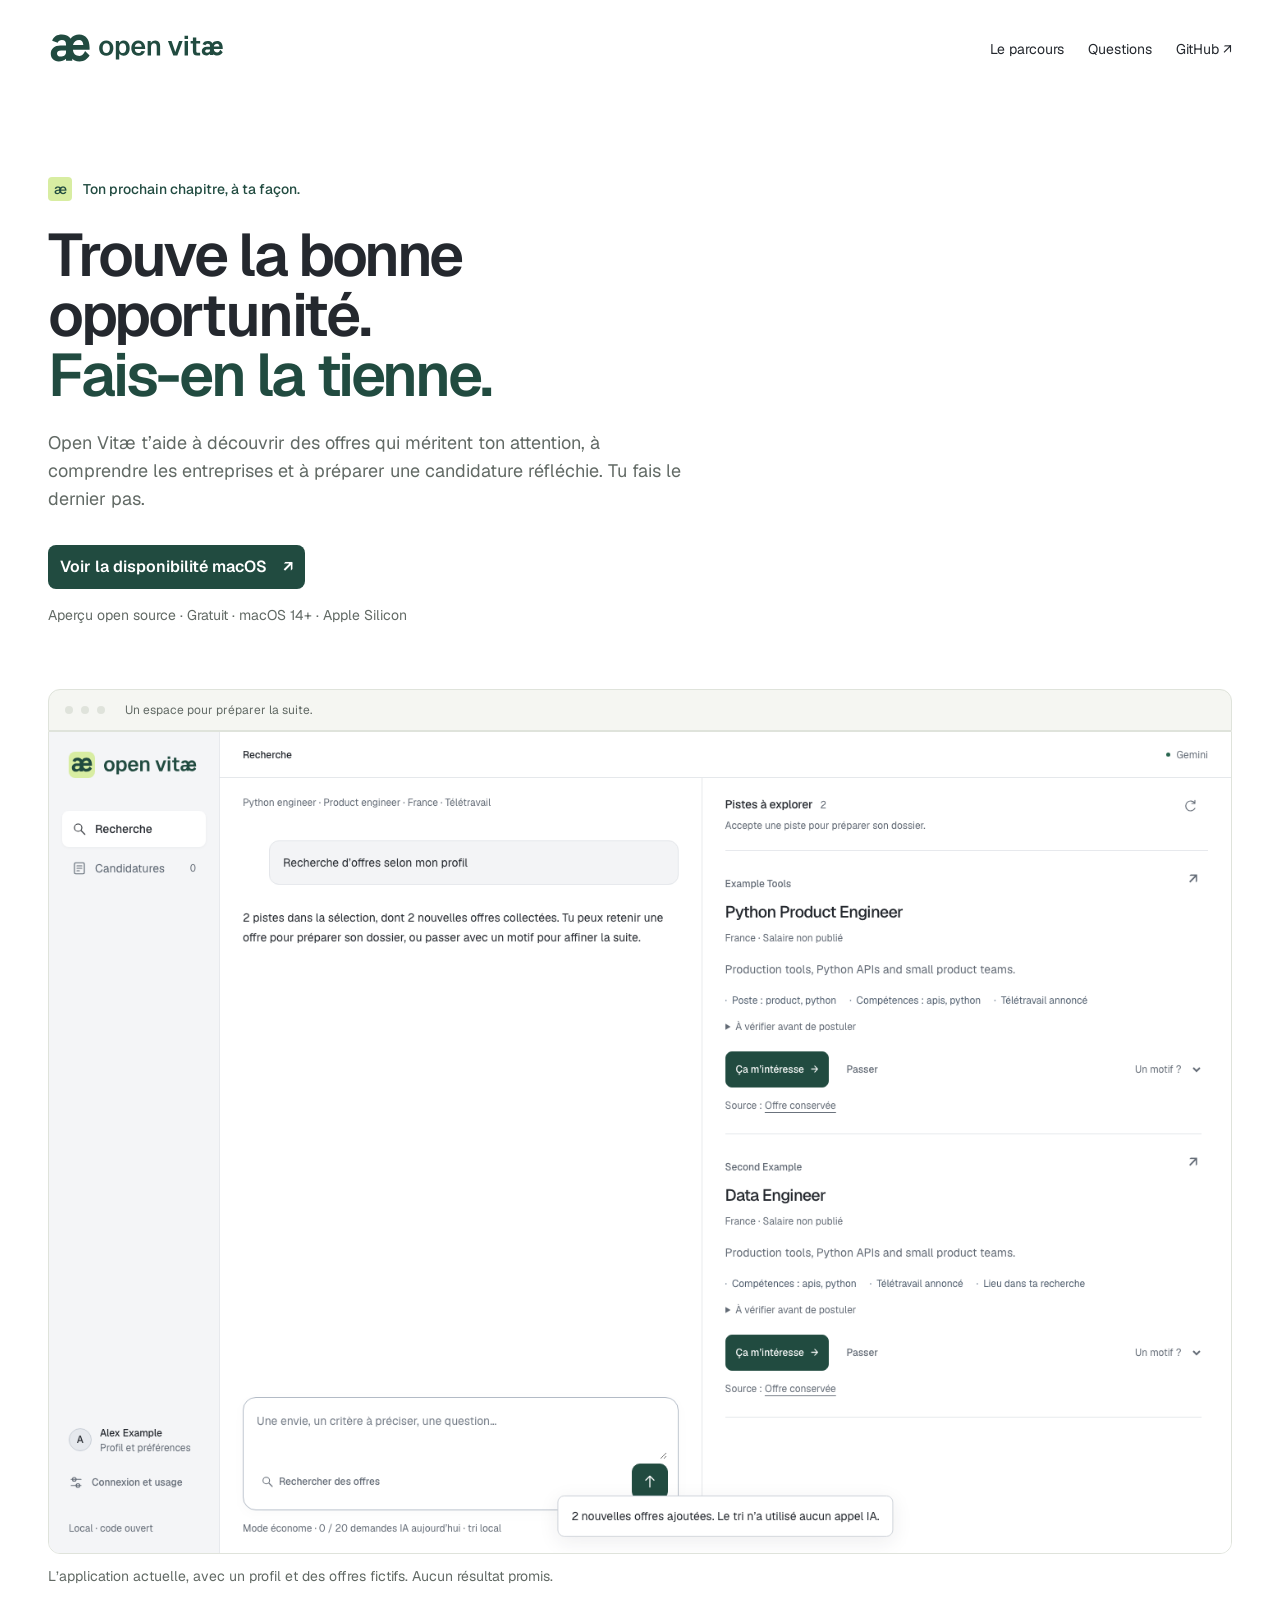
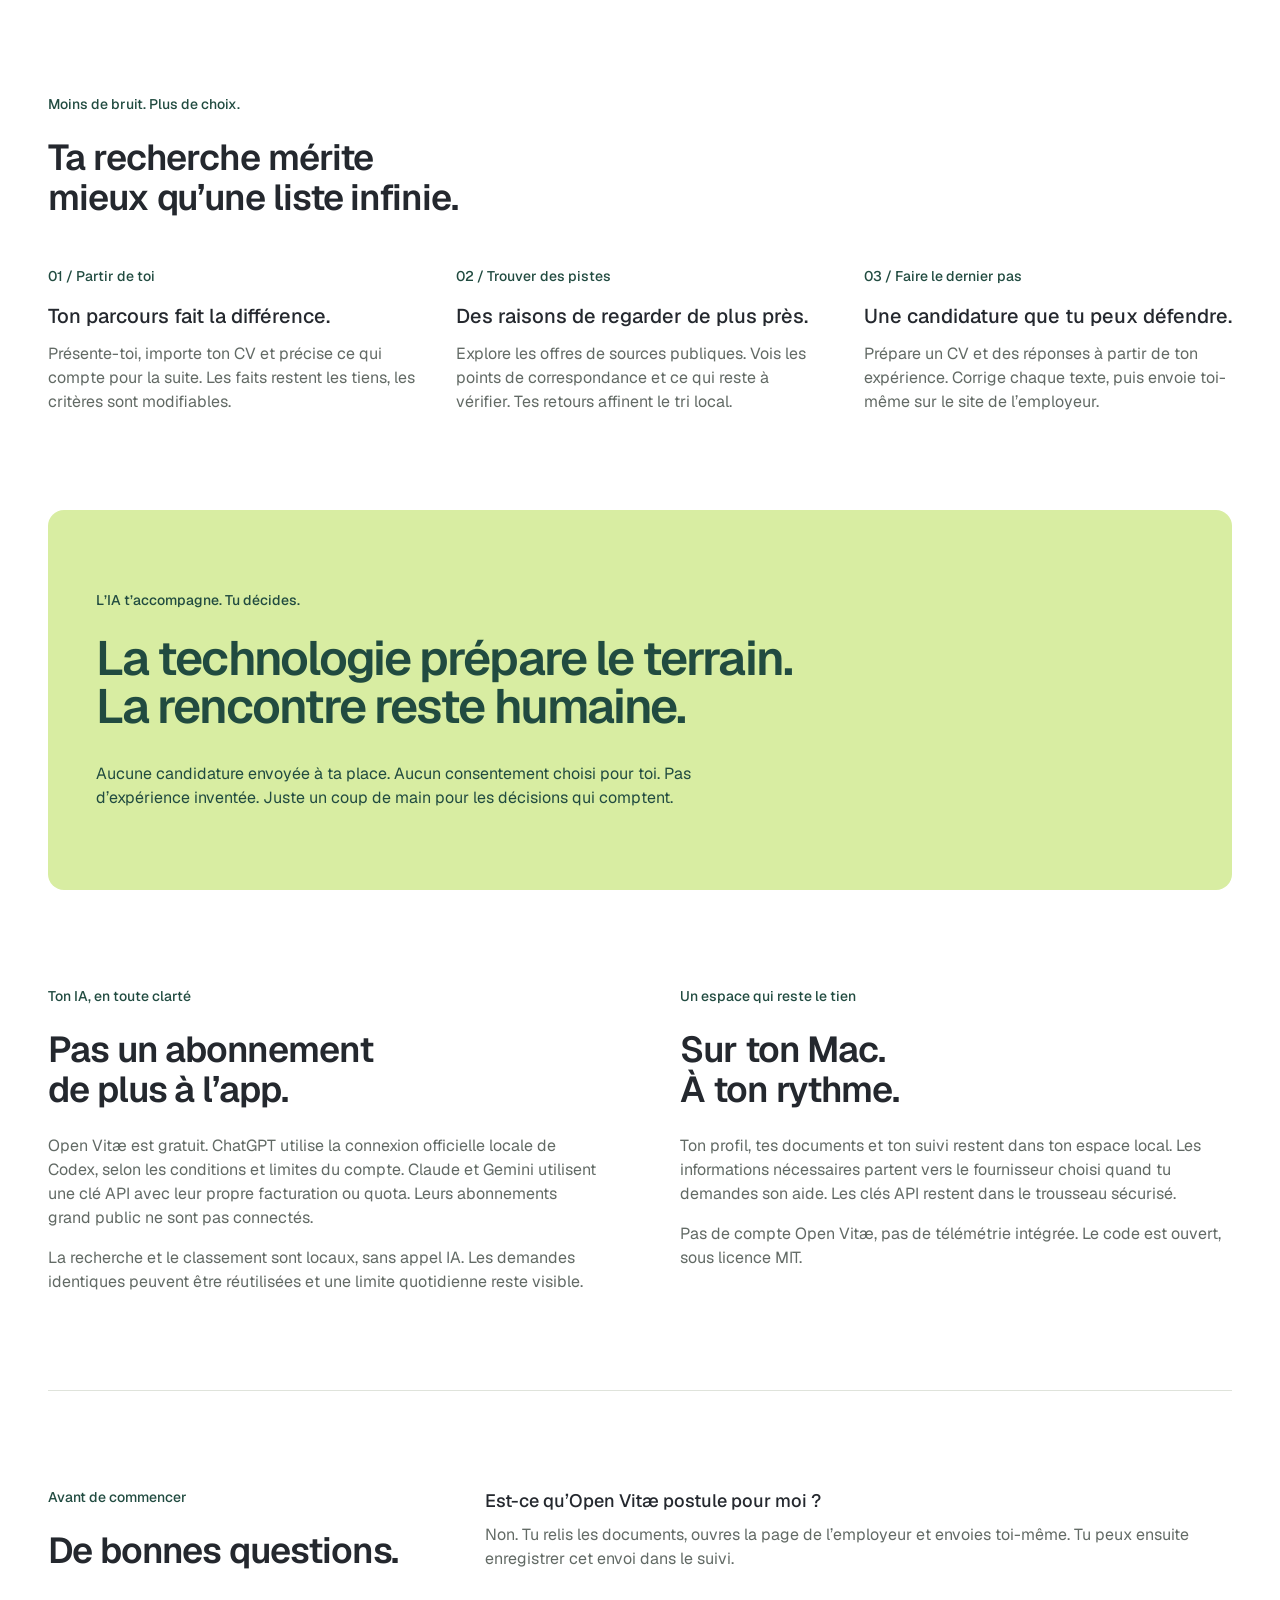
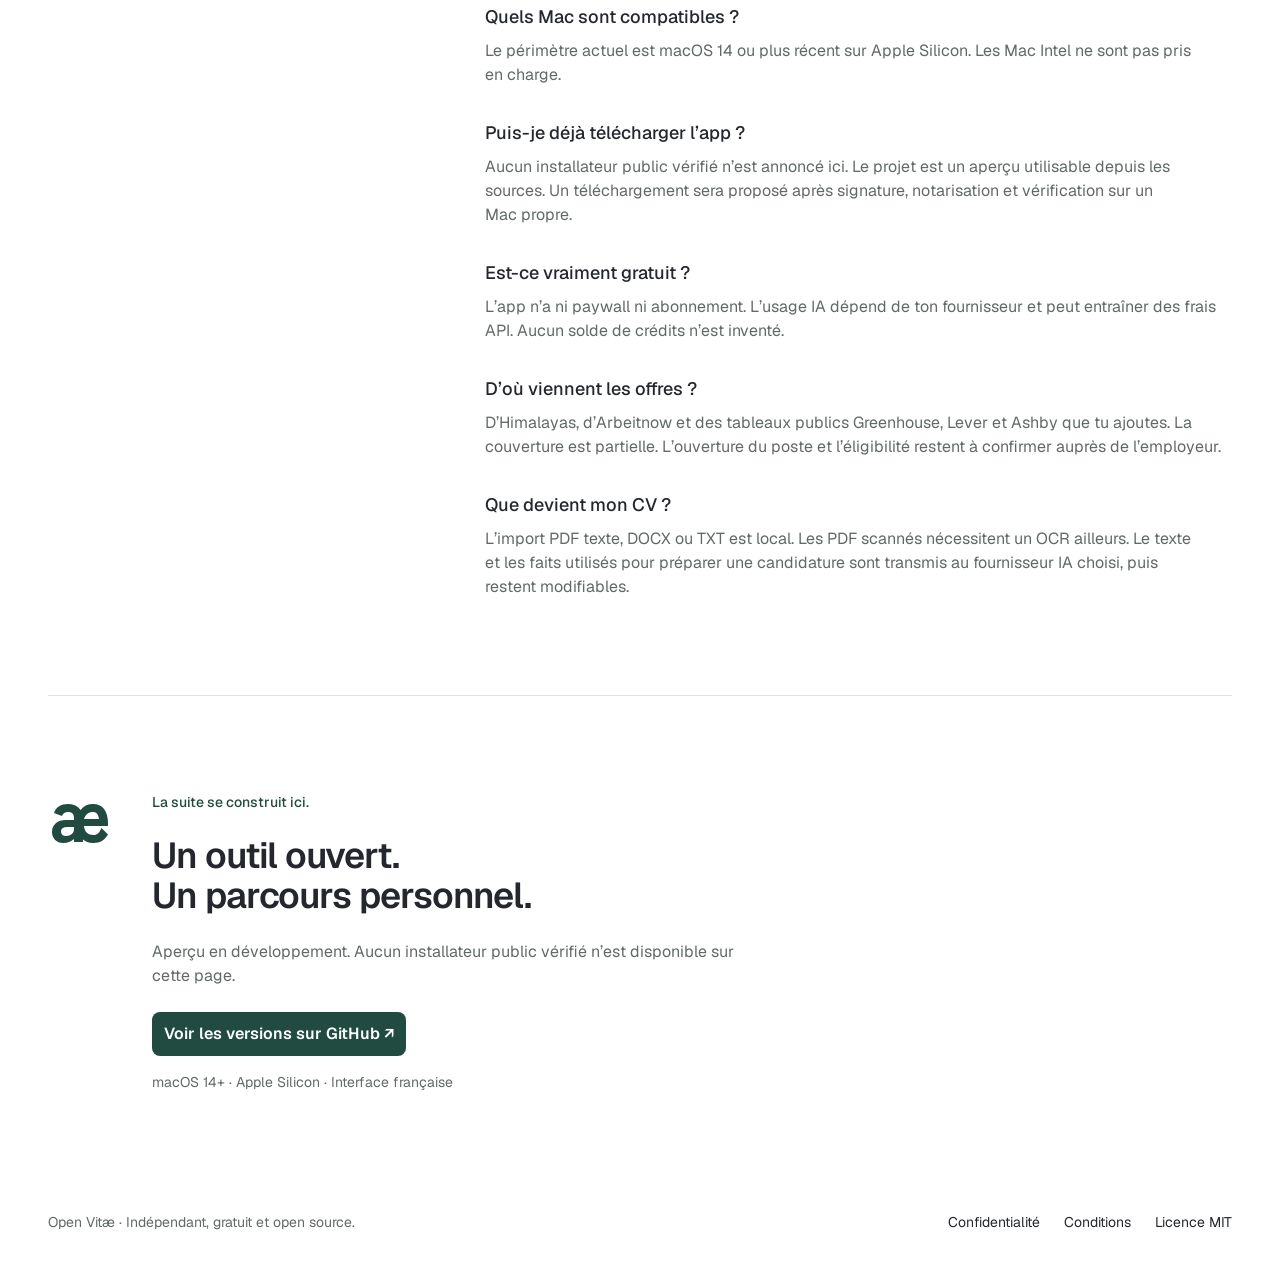
==== site/index.html @ 0c7baea5 "Improve macOS release readiness, discovery and public website" ====
<!doctype html>
<html lang="fr">
<head>
  <meta charset="utf-8"><meta name="viewport" content="width=device-width, initial-scale=1">
  <title>Open Vitæ — Trouve la bonne opportunité. Fais-en la tienne.</title>
  <meta name="description" content="Un compagnon gratuit et open source sur Mac pour découvrir des offres pertinentes et préparer des candidatures sincères. Tu gardes la décision et l’envoi.">
  <meta name="theme-color" content="#214B40"><meta name="color-scheme" content="light dark">
  <meta property="og:title" content="Open Vitæ — La suite de ton parcours commence avec toi.">
  <meta property="og:description" content="Découvre des offres qui méritent ton attention. Prépare une candidature qui te ressemble. Tu fais le dernier pas.">
  <meta property="og:type" content="website"><meta property="og:locale" content="fr_FR"><meta property="og:image" content="/assets/workspace.png">
  <meta name="twitter:card" content="summary_large_image">
  <link rel="icon" href="assets/favicon.svg" type="image/svg+xml"><link rel="preload" href="assets/geist-variable.ttf" as="font" type="font/ttf" crossorigin>
  <link rel="stylesheet" href="style.css"><script src="main.js" defer></script>
</head>
<body>
  <a class="skip" href="#contenu">Aller au contenu</a>
  <header class="navigation"><a href="./" aria-label="Open Vitæ, accueil"><img class="logo" src="assets/logo-horizontal.svg" alt="Open Vitæ" width="180" height="44"></a><nav aria-label="Navigation"><a href="#parcours">Le parcours</a><a href="#questions">Questions</a><a href="https://github.com/Mathaamore/open-vitae">GitHub ↗</a></nav></header>
  <main id="contenu">
    <section class="hero" aria-labelledby="titre">
      <p class="caption-1 eyebrow"><span aria-hidden="true">æ</span> Ton prochain chapitre, à ta façon.</p>
      <h1 id="titre" class="heading-1">Trouve la bonne opportunité.<br><span>Fais-en la tienne.</span></h1>
      <p class="body-3 introduction">Open Vitæ t’aide à découvrir des offres qui méritent ton attention, à comprendre les entreprises et à préparer une candidature réfléchie. Tu fais le dernier pas.</p>
      <a class="button button-md" href="#telecharger" data-download>Voir la disponibilité macOS <span aria-hidden="true">↗</span></a>
      <p class="caption-2 compatibility">Aperçu open source · Gratuit · macOS 14+ · Apple Silicon</p>
      <figure class="product"><div class="window-bar" aria-hidden="true"><span></span><span></span><span></span><p>Un espace pour préparer la suite.</p></div><img src="assets/workspace.png" alt="L’espace Open Vitæ : recherche d’offres, raisons de correspondance et candidatures à préparer, avec un profil fictif." width="1440" height="1000" fetchpriority="high"><figcaption class="caption-2">L’application actuelle, avec un profil et des offres fictifs. Aucun résultat promis.</figcaption></figure>
    </section>
    <section class="journey section" id="parcours" aria-labelledby="parcours-titre">
      <div class="section-heading"><p class="caption-1 eyebrow">Moins de bruit. Plus de choix.</p><h2 id="parcours-titre" class="heading-3">Ta recherche mérite<br>mieux qu’une liste infinie.</h2></div>
      <ol class="steps"><li><span class="step-number caption-1">01 / Partir de toi</span><h3 class="title-1">Ton parcours fait la différence.</h3><p class="body-3">Présente-toi, importe ton CV et précise ce qui compte pour la suite. Les faits restent les tiens, les critères sont modifiables.</p></li><li><span class="step-number caption-1">02 / Trouver des pistes</span><h3 class="title-1">Des raisons de regarder de plus près.</h3><p class="body-3">Explore les offres de sources publiques. Vois les points de correspondance et ce qui reste à vérifier. Tes retours affinent le tri local.</p></li><li><span class="step-number caption-1">03 / Faire le dernier pas</span><h3 class="title-1">Une candidature que tu peux défendre.</h3><p class="body-3">Prépare un CV et des réponses à partir de ton expérience. Corrige chaque texte, puis envoie toi-même sur le site de l’employeur.</p></li></ol>
    </section>
    <section class="philosophy section" aria-label="Notre philosophie"><p class="caption-1 eyebrow">L’IA t’accompagne. Tu décides.</p><p class="heading-2 tagline">La technologie prépare le terrain.<br>La rencontre reste humaine.</p><p class="body-3">Aucune candidature envoyée à ta place. Aucun consentement choisi pour toi. Pas d’expérience inventée. Juste un coup de main pour les décisions qui comptent.</p></section>
    <section class="principles section" aria-label="IA et confidentialité"><article><p class="caption-1 eyebrow">Ton IA, en toute clarté</p><h2 class="heading-3">Pas un abonnement<br>de plus à l’app.</h2><p class="body-3">Open Vitæ est gratuit. ChatGPT utilise la connexion officielle locale de Codex, selon les conditions et limites du compte. Claude et Gemini utilisent une clé API avec leur propre facturation ou quota. Leurs abonnements grand public ne sont pas connectés.</p><p class="body-3">La recherche et le classement sont locaux, sans appel IA. Les demandes identiques peuvent être réutilisées et une limite quotidienne reste visible.</p></article><article><p class="caption-1 eyebrow">Un espace qui reste le tien</p><h2 class="heading-3">Sur ton Mac.<br>À ton rythme.</h2><p class="body-3">Ton profil, tes documents et ton suivi restent dans ton espace local. Les informations nécessaires partent vers le fournisseur choisi quand tu demandes son aide. Les clés API restent dans le trousseau sécurisé.</p><p class="body-3">Pas de compte Open Vitæ, pas de télémétrie intégrée. Le code est ouvert, sous licence MIT.</p></article></section>
    <section class="faq section" id="questions" aria-labelledby="questions-titre"><div><p class="caption-1 eyebrow">Avant de commencer</p><h2 id="questions-titre" class="heading-3">De bonnes questions.</h2></div><dl><dt class="title-2">Est-ce qu’Open Vitæ postule pour moi ?</dt><dd class="body-3">Non. Tu relis les documents, ouvres la page de l’employeur et envoies toi-même. Tu peux ensuite enregistrer cet envoi dans le suivi.</dd><dt class="title-2">Quels Mac sont compatibles ?</dt><dd class="body-3">Le périmètre actuel est macOS 14 ou plus récent sur Apple Silicon. Les Mac Intel ne sont pas pris en charge.</dd><dt class="title-2">Puis-je déjà télécharger l’app ?</dt><dd class="body-3">Aucun installateur public vérifié n’est annoncé ici. Le projet est un aperçu utilisable depuis les sources. Un téléchargement sera proposé après signature, notarisation et vérification sur un Mac propre.</dd><dt class="title-2">Est-ce vraiment gratuit ?</dt><dd class="body-3">L’app n’a ni paywall ni abonnement. L’usage IA dépend de ton fournisseur et peut entraîner des frais API. Aucun solde de crédits n’est inventé.</dd><dt class="title-2">D’où viennent les offres ?</dt><dd class="body-3">D’Himalayas, d’Arbeitnow et des tableaux publics Greenhouse, Lever et Ashby que tu ajoutes. La couverture est partielle. L’ouverture du poste et l’éligibilité restent à confirmer auprès de l’employeur.</dd><dt class="title-2">Que devient mon CV ?</dt><dd class="body-3">L’import PDF texte, DOCX ou TXT est local. Les PDF scannés nécessitent un OCR ailleurs. Le texte et les faits utilisés pour préparer une candidature sont transmis au fournisseur IA choisi, puis restent modifiables.</dd></dl></section>
    <section class="download section" id="telecharger" aria-labelledby="download-title"><img src="assets/logo-symbol.svg" width="64" height="64" alt=""><div><p class="caption-1 eyebrow">La suite se construit ici.</p><h2 id="download-title" class="heading-3">Un outil ouvert.<br>Un parcours personnel.</h2><p id="release-status" class="body-3" role="status">Aperçu en développement. Aucun installateur public vérifié n’est disponible sur cette page.</p><a id="release-link" class="button button-md" href="https://github.com/Mathaamore/open-vitae/releases">Voir les versions sur GitHub ↗</a><p class="caption-2">macOS 14+ · Apple Silicon · Interface française</p></div></section>
  </main>
  <footer><p class="caption-2">Open Vitæ · Indépendant, gratuit et open source.</p><nav aria-label="Informations"><a href="privacy.html">Confidentialité</a><a href="terms.html">Conditions</a><a href="https://github.com/Mathaamore/open-vitae/blob/main/LICENSE">Licence MIT</a></nav></footer>
</body></html>
---- site/style.css ----
@font-face{font-family:Geist;src:url('assets/geist-variable.ttf') format('truetype');font-weight:100 900;font-display:swap}
:root{color-scheme:light dark;--paper:#fff;--surface:#f5f6f2;--ink:#24282e;--muted:#626a65;--green:#214b40;--pear:#d8eda2;--line:#dfe3db;--curve:cubic-bezier(.22,1,.36,1)}
*{box-sizing:border-box}html{scroll-behavior:smooth;scroll-padding-top:96px}body{margin:0;font:400 16px/24px Geist,sans-serif;background:var(--paper);color:var(--ink)}h1,h2,h3,p,figure{margin:0}h1,h2,h3{text-wrap:balance}p,li,dd{text-wrap:pretty}a{color:inherit;text-underline-offset:4px}a:hover{color:var(--green)}a:focus-visible{outline:3px solid var(--green);outline-offset:4px}img{max-width:100%;height:auto}p{color:var(--muted)}.heading-1{font-size:60px;line-height:60px;font-weight:600;letter-spacing:-.04em}.heading-2{font-size:48px;line-height:48px;font-weight:600;letter-spacing:-.04em}.heading-3{font-size:36px;line-height:40px;font-weight:600;letter-spacing:-.03em}.title-1{font-size:20px;line-height:28px;font-weight:500}.title-2{font-size:18px;line-height:28px;font-weight:500}.body-3{font-size:16px;line-height:24px;font-weight:400}.caption-1{font-size:14px;line-height:20px;font-weight:500}.caption-2{font-size:14px;line-height:20px;font-weight:400}.button-md{font-size:16px;line-height:24px;font-weight:600}.navigation,main,footer{width:calc(100% - 96px);max-width:1200px;margin:auto}.navigation{display:flex;align-items:center;justify-content:space-between;gap:24px;padding:24px 0}.logo{display:block;width:180px}nav{display:flex;gap:24px;font-size:14px;line-height:20px}nav a{text-decoration:none}.skip{position:absolute;left:16px;top:-96px;padding:12px;background:var(--pear);color:#214b40;z-index:2}.skip:focus{top:16px}.hero{padding:80px 0 0}.eyebrow{color:var(--green);margin-bottom:24px}.eyebrow>span{display:inline-grid;place-items:center;width:24px;height:24px;margin-right:8px;background:var(--pear);color:#214b40;border-radius:4px}.hero h1{max-width:680px}.hero h1>span{color:var(--green)}.introduction{max-width:640px;margin:24px 0 32px;font-size:18px;line-height:28px}.button{display:inline-flex;align-items:center;justify-content:center;gap:16px;min-height:44px;border-radius:8px;padding:8px 12px;background:var(--green);color:var(--paper);text-decoration:none;transition:transform .5s var(--curve),background .3s var(--curve)}.button:hover{background:var(--ink);color:var(--paper);transform:translateY(-2px)}.button:active{transform:translateY(1px)}.compatibility{margin-top:16px}.product{margin-top:64px}.window-bar{display:flex;align-items:center;gap:8px;padding:12px 16px;background:var(--surface);border:1px solid var(--line);border-radius:12px 12px 0 0}.window-bar>span{width:8px;height:8px;border-radius:50%;background:var(--line)}.window-bar>p{font-size:12px;line-height:16px;margin-left:12px}.product>img{display:block;width:100%;border:1px solid var(--line);border-radius:0 0 12px 12px}.product figcaption{padding:12px 0;color:var(--muted)}.section{padding:96px 0}.section-heading{margin-bottom:48px}.steps{display:grid;grid-template-columns:repeat(3,1fr);gap:40px;padding:0;margin:0;list-style:none}.step-number{display:block;color:var(--green);margin-bottom:16px}.steps h3{margin-bottom:12px}.philosophy{padding:80px 48px;background:var(--pear);border-radius:16px;color:#214b40}.philosophy .eyebrow,.philosophy p{color:inherit}.philosophy .tagline{max-width:800px}.philosophy>.body-3{max-width:640px;margin-top:32px}.tagline span{opacity:.35;transition:opacity .5s var(--curve)}.tagline span.visible{opacity:1}.principles{display:grid;grid-template-columns:1fr 1fr;gap:80px}.principles h2{margin-bottom:24px}.principles .body-3+.body-3{margin-top:16px}.faq{display:grid;grid-template-columns:1fr 2fr;gap:64px;border-top:1px solid var(--line)}dl{margin:0}dt{margin-bottom:8px}dd{margin:0 0 32px;color:var(--muted)}dd:last-child{margin-bottom:0}.download{display:flex;align-items:flex-start;gap:40px;border-top:1px solid var(--line)}.download .body-3{max-width:640px;margin:24px 0}.download .caption-2{margin-top:16px}footer{display:flex;flex-wrap:wrap;justify-content:space-between;gap:24px;padding:24px 0 40px}.legal{max-width:760px;min-height:70vh;padding:64px 0}.legal h1{margin-bottom:32px}.legal h2{margin:32px 0 12px}.legal p+p{margin-top:16px}
@media(prefers-color-scheme:dark){:root{--paper:#181818;--surface:#1f1f1f;--ink:#f5f6f2;--muted:#b3bcb7;--line:#313131;--green:#d8eda2}.logo{filter:brightness(0) invert(1)}.philosophy{background:#131209;color:#d8eda2}.button{color:#181818}.button:hover{color:#181818}.download>img{filter:brightness(0) invert(1)}}
@media(max-width:800px){.navigation,main,footer{width:calc(100% - 48px)}.navigation nav a:not(:last-child){display:none}.hero{padding-top:48px}.heading-1{font-size:48px;line-height:48px}.heading-2,.heading-3{font-size:30px;line-height:36px}.steps{grid-template-columns:1fr;gap:32px}.section{padding:64px 0}.philosophy{padding:40px 24px}.principles{grid-template-columns:1fr;gap:48px}.faq{grid-template-columns:1fr;gap:32px}.download{gap:24px}.download>img{width:40px}.product{margin-top:48px}.logo{width:144px}.navigation nav{gap:12px}}
@media(max-width:420px){.heading-1{font-size:36px;line-height:40px}.hero{padding-top:32px}.download{display:block}.download>img{margin-bottom:24px}.compatibility{max-width:260px}.window-bar p{font-size:12px;line-height:16px}}
@media(prefers-reduced-motion:reduce){html{scroll-behavior:auto}*,*:before,*:after{animation:none!important;transition:none!important}.tagline span{opacity:1}.button:hover{transform:none}}
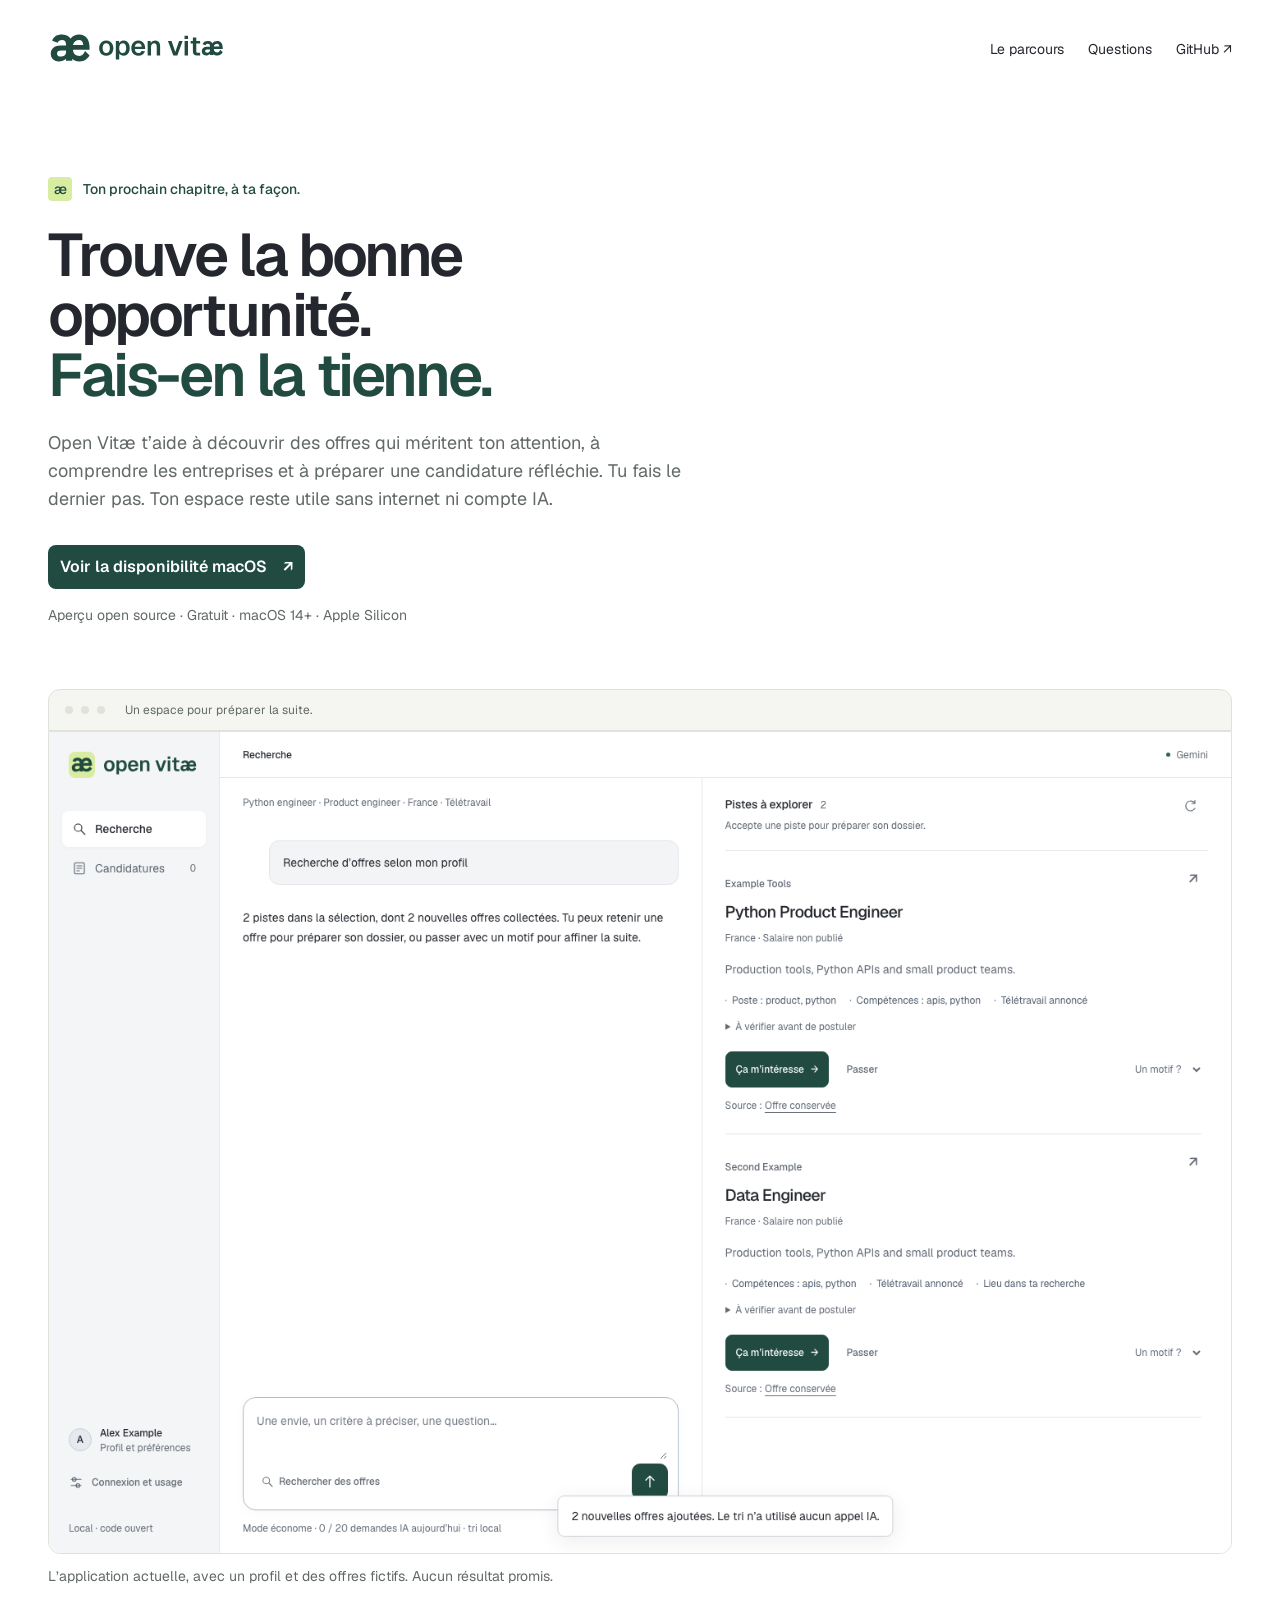
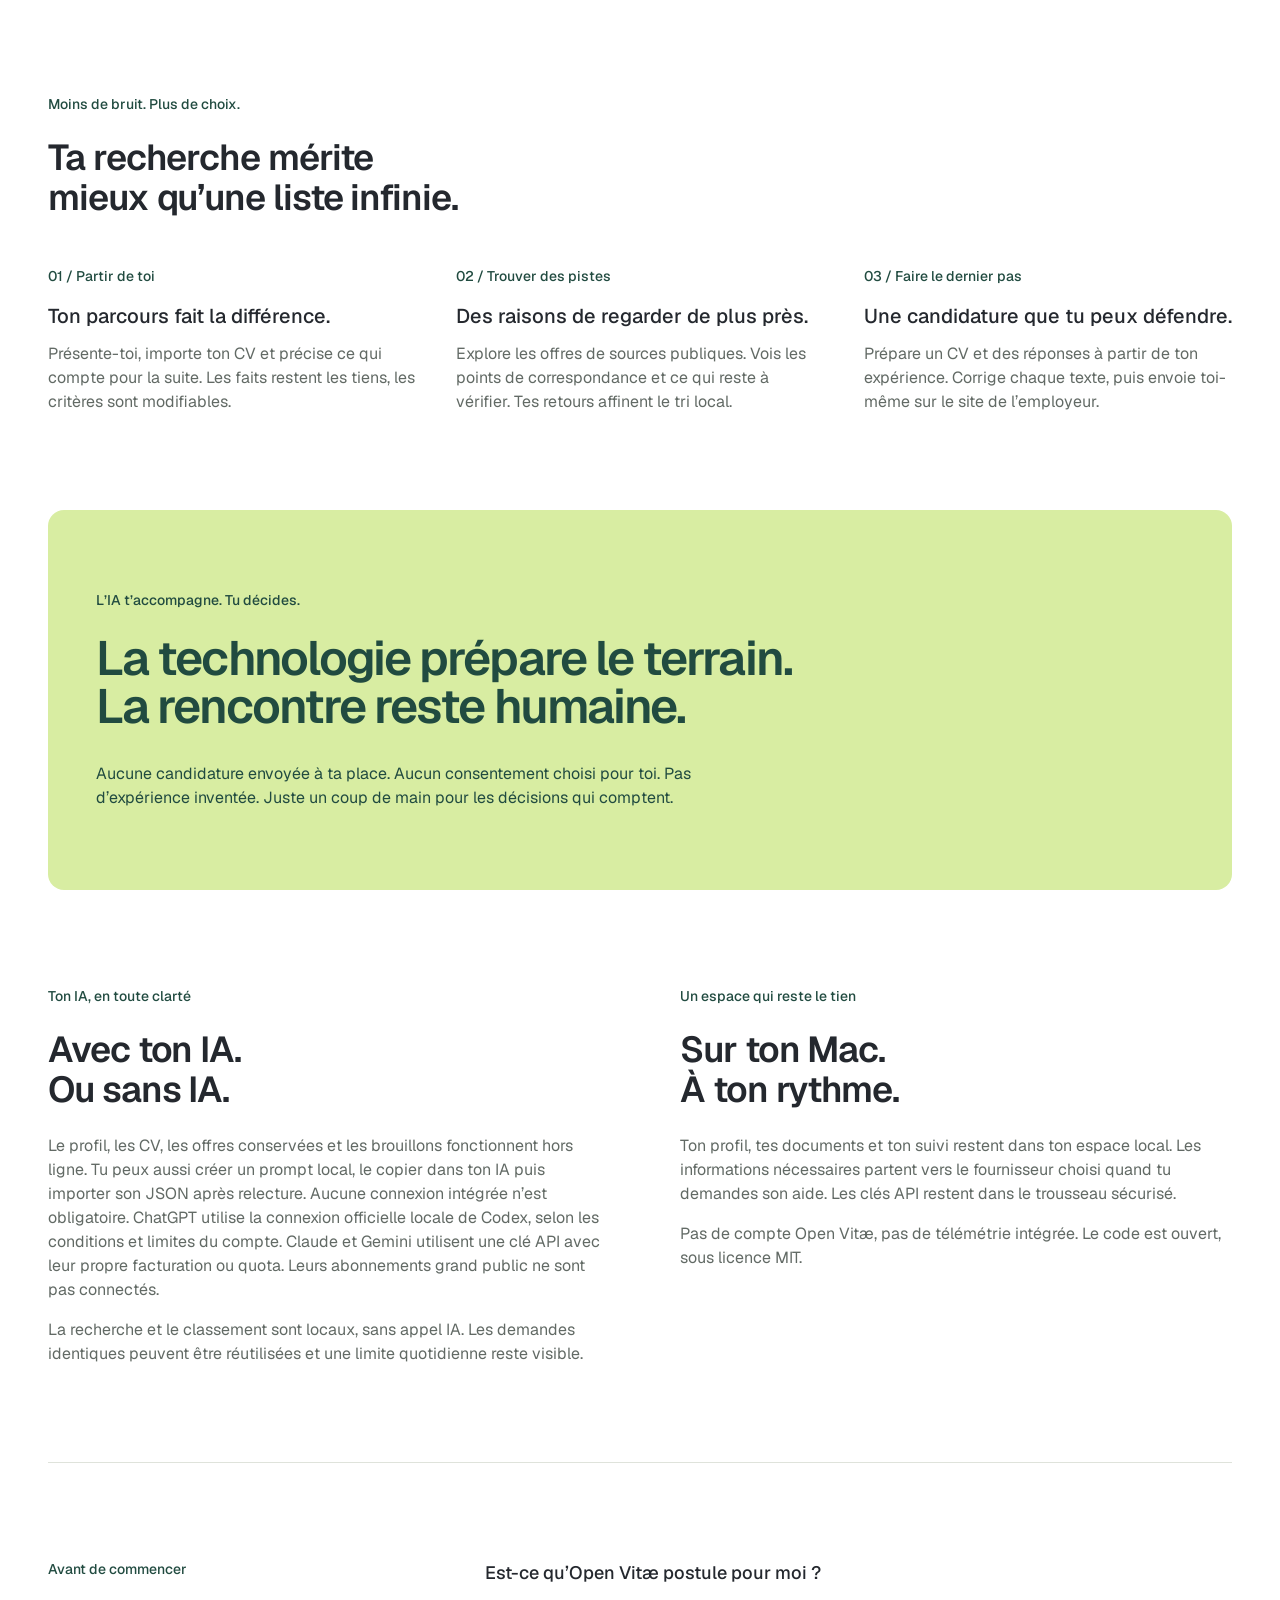
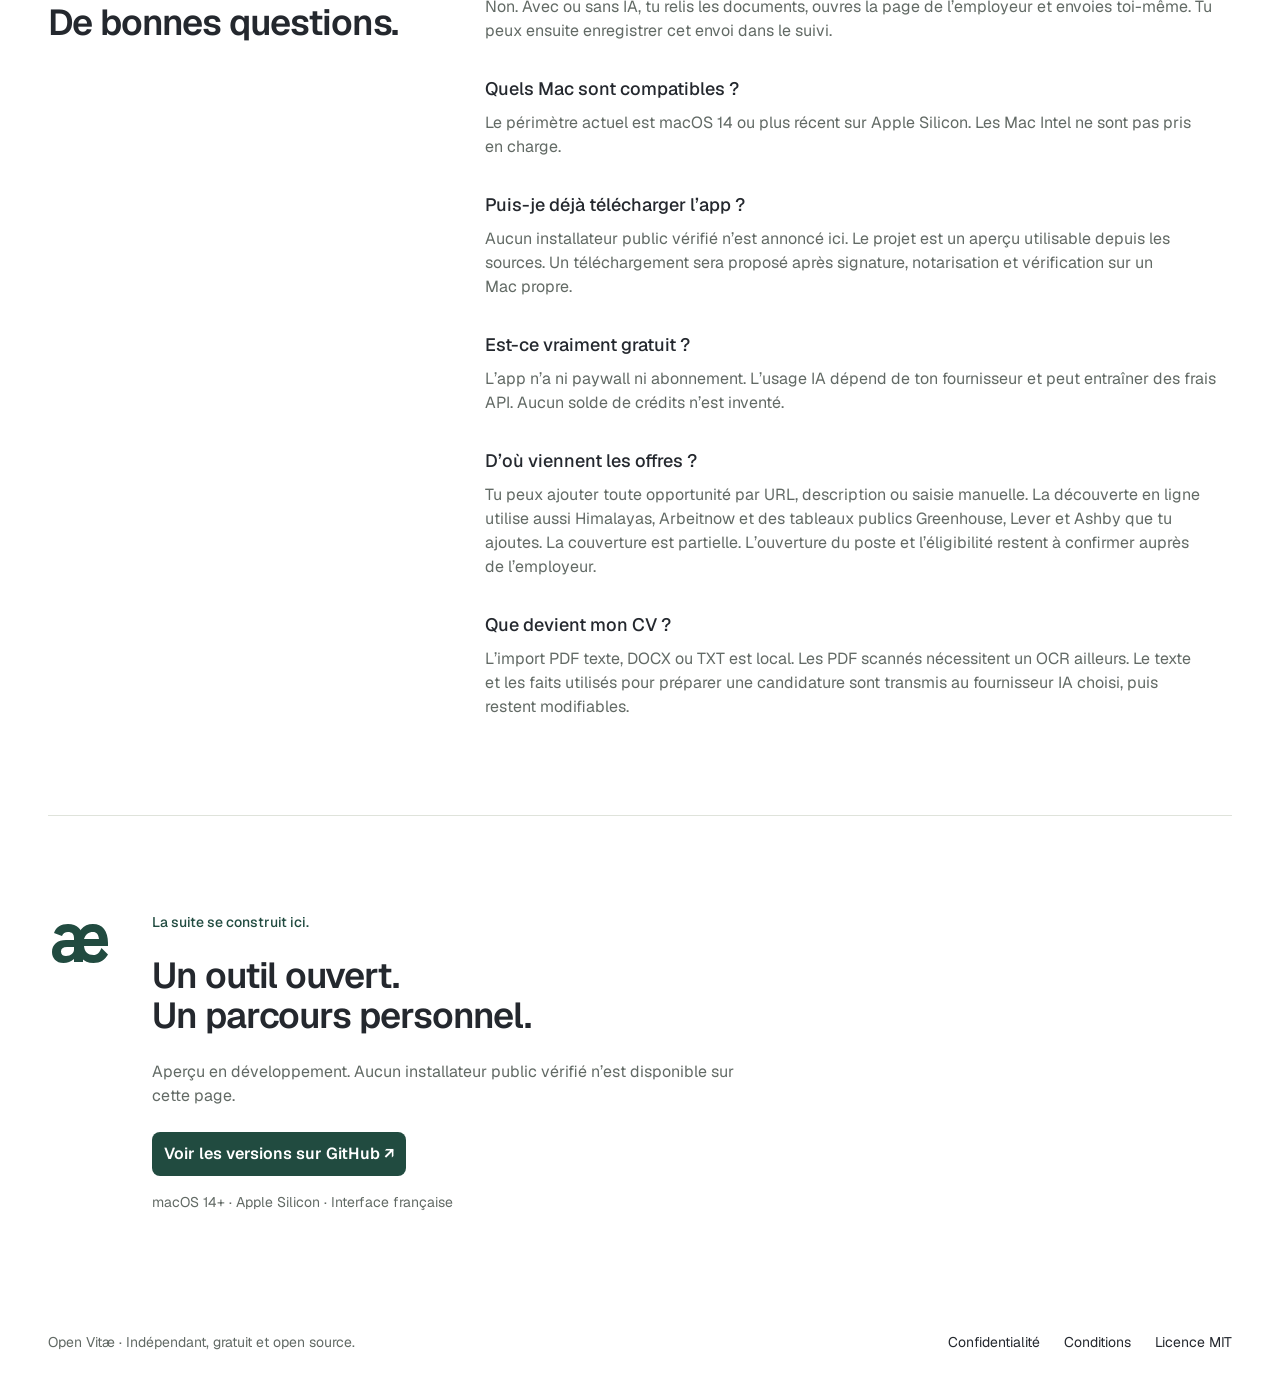
==== commit 931627aa: "Add offline-first jobs and portable AI workflow" ====
--- a/site/index.html
+++ b/site/index.html
@@ -19,7 +19,7 @@
     <section class="hero" aria-labelledby="titre">
       <p class="caption-1 eyebrow"><span aria-hidden="true">æ</span> Ton prochain chapitre, à ta façon.</p>
       <h1 id="titre" class="heading-1">Trouve la bonne opportunité.<br><span>Fais-en la tienne.</span></h1>
-      <p class="body-3 introduction">Open Vitæ t’aide à découvrir des offres qui méritent ton attention, à comprendre les entreprises et à préparer une candidature réfléchie. Tu fais le dernier pas.</p>
+      <p class="body-3 introduction">Open Vitæ t’aide à découvrir des offres qui méritent ton attention, à comprendre les entreprises et à préparer une candidature réfléchie. Tu fais le dernier pas. Ton espace reste utile sans internet ni compte IA.</p>
       <a class="button button-md" href="#telecharger" data-download>Voir la disponibilité macOS <span aria-hidden="true">↗</span></a>
       <p class="caption-2 compatibility">Aperçu open source · Gratuit · macOS 14+ · Apple Silicon</p>
       <figure class="product"><div class="window-bar" aria-hidden="true"><span></span><span></span><span></span><p>Un espace pour préparer la suite.</p></div><img src="assets/workspace.png" alt="L’espace Open Vitæ : recherche d’offres, raisons de correspondance et candidatures à préparer, avec un profil fictif." width="1440" height="1000" fetchpriority="high"><figcaption class="caption-2">L’application actuelle, avec un profil et des offres fictifs. Aucun résultat promis.</figcaption></figure>
@@ -29,8 +29,8 @@
       <ol class="steps"><li><span class="step-number caption-1">01 / Partir de toi</span><h3 class="title-1">Ton parcours fait la différence.</h3><p class="body-3">Présente-toi, importe ton CV et précise ce qui compte pour la suite. Les faits restent les tiens, les critères sont modifiables.</p></li><li><span class="step-number caption-1">02 / Trouver des pistes</span><h3 class="title-1">Des raisons de regarder de plus près.</h3><p class="body-3">Explore les offres de sources publiques. Vois les points de correspondance et ce qui reste à vérifier. Tes retours affinent le tri local.</p></li><li><span class="step-number caption-1">03 / Faire le dernier pas</span><h3 class="title-1">Une candidature que tu peux défendre.</h3><p class="body-3">Prépare un CV et des réponses à partir de ton expérience. Corrige chaque texte, puis envoie toi-même sur le site de l’employeur.</p></li></ol>
     </section>
     <section class="philosophy section" aria-label="Notre philosophie"><p class="caption-1 eyebrow">L’IA t’accompagne. Tu décides.</p><p class="heading-2 tagline">La technologie prépare le terrain.<br>La rencontre reste humaine.</p><p class="body-3">Aucune candidature envoyée à ta place. Aucun consentement choisi pour toi. Pas d’expérience inventée. Juste un coup de main pour les décisions qui comptent.</p></section>
-    <section class="principles section" aria-label="IA et confidentialité"><article><p class="caption-1 eyebrow">Ton IA, en toute clarté</p><h2 class="heading-3">Pas un abonnement<br>de plus à l’app.</h2><p class="body-3">Open Vitæ est gratuit. ChatGPT utilise la connexion officielle locale de Codex, selon les conditions et limites du compte. Claude et Gemini utilisent une clé API avec leur propre facturation ou quota. Leurs abonnements grand public ne sont pas connectés.</p><p class="body-3">La recherche et le classement sont locaux, sans appel IA. Les demandes identiques peuvent être réutilisées et une limite quotidienne reste visible.</p></article><article><p class="caption-1 eyebrow">Un espace qui reste le tien</p><h2 class="heading-3">Sur ton Mac.<br>À ton rythme.</h2><p class="body-3">Ton profil, tes documents et ton suivi restent dans ton espace local. Les informations nécessaires partent vers le fournisseur choisi quand tu demandes son aide. Les clés API restent dans le trousseau sécurisé.</p><p class="body-3">Pas de compte Open Vitæ, pas de télémétrie intégrée. Le code est ouvert, sous licence MIT.</p></article></section>
-    <section class="faq section" id="questions" aria-labelledby="questions-titre"><div><p class="caption-1 eyebrow">Avant de commencer</p><h2 id="questions-titre" class="heading-3">De bonnes questions.</h2></div><dl><dt class="title-2">Est-ce qu’Open Vitæ postule pour moi ?</dt><dd class="body-3">Non. Tu relis les documents, ouvres la page de l’employeur et envoies toi-même. Tu peux ensuite enregistrer cet envoi dans le suivi.</dd><dt class="title-2">Quels Mac sont compatibles ?</dt><dd class="body-3">Le périmètre actuel est macOS 14 ou plus récent sur Apple Silicon. Les Mac Intel ne sont pas pris en charge.</dd><dt class="title-2">Puis-je déjà télécharger l’app ?</dt><dd class="body-3">Aucun installateur public vérifié n’est annoncé ici. Le projet est un aperçu utilisable depuis les sources. Un téléchargement sera proposé après signature, notarisation et vérification sur un Mac propre.</dd><dt class="title-2">Est-ce vraiment gratuit ?</dt><dd class="body-3">L’app n’a ni paywall ni abonnement. L’usage IA dépend de ton fournisseur et peut entraîner des frais API. Aucun solde de crédits n’est inventé.</dd><dt class="title-2">D’où viennent les offres ?</dt><dd class="body-3">D’Himalayas, d’Arbeitnow et des tableaux publics Greenhouse, Lever et Ashby que tu ajoutes. La couverture est partielle. L’ouverture du poste et l’éligibilité restent à confirmer auprès de l’employeur.</dd><dt class="title-2">Que devient mon CV ?</dt><dd class="body-3">L’import PDF texte, DOCX ou TXT est local. Les PDF scannés nécessitent un OCR ailleurs. Le texte et les faits utilisés pour préparer une candidature sont transmis au fournisseur IA choisi, puis restent modifiables.</dd></dl></section>
+    <section class="principles section" aria-label="IA et confidentialité"><article><p class="caption-1 eyebrow">Ton IA, en toute clarté</p><h2 class="heading-3">Avec ton IA.<br>Ou sans IA.</h2><p class="body-3">Le profil, les CV, les offres conservées et les brouillons fonctionnent hors ligne. Tu peux aussi créer un prompt local, le copier dans ton IA puis importer son JSON après relecture. Aucune connexion intégrée n’est obligatoire. ChatGPT utilise la connexion officielle locale de Codex, selon les conditions et limites du compte. Claude et Gemini utilisent une clé API avec leur propre facturation ou quota. Leurs abonnements grand public ne sont pas connectés.</p><p class="body-3">La recherche et le classement sont locaux, sans appel IA. Les demandes identiques peuvent être réutilisées et une limite quotidienne reste visible.</p></article><article><p class="caption-1 eyebrow">Un espace qui reste le tien</p><h2 class="heading-3">Sur ton Mac.<br>À ton rythme.</h2><p class="body-3">Ton profil, tes documents et ton suivi restent dans ton espace local. Les informations nécessaires partent vers le fournisseur choisi quand tu demandes son aide. Les clés API restent dans le trousseau sécurisé.</p><p class="body-3">Pas de compte Open Vitæ, pas de télémétrie intégrée. Le code est ouvert, sous licence MIT.</p></article></section>
+    <section class="faq section" id="questions" aria-labelledby="questions-titre"><div><p class="caption-1 eyebrow">Avant de commencer</p><h2 id="questions-titre" class="heading-3">De bonnes questions.</h2></div><dl><dt class="title-2">Est-ce qu’Open Vitæ postule pour moi ?</dt><dd class="body-3">Non. Avec ou sans IA, tu relis les documents, ouvres la page de l’employeur et envoies toi-même. Tu peux ensuite enregistrer cet envoi dans le suivi.</dd><dt class="title-2">Quels Mac sont compatibles ?</dt><dd class="body-3">Le périmètre actuel est macOS 14 ou plus récent sur Apple Silicon. Les Mac Intel ne sont pas pris en charge.</dd><dt class="title-2">Puis-je déjà télécharger l’app ?</dt><dd class="body-3">Aucun installateur public vérifié n’est annoncé ici. Le projet est un aperçu utilisable depuis les sources. Un téléchargement sera proposé après signature, notarisation et vérification sur un Mac propre.</dd><dt class="title-2">Est-ce vraiment gratuit ?</dt><dd class="body-3">L’app n’a ni paywall ni abonnement. L’usage IA dépend de ton fournisseur et peut entraîner des frais API. Aucun solde de crédits n’est inventé.</dd><dt class="title-2">D’où viennent les offres ?</dt><dd class="body-3">Tu peux ajouter toute opportunité par URL, description ou saisie manuelle. La découverte en ligne utilise aussi Himalayas, Arbeitnow et des tableaux publics Greenhouse, Lever et Ashby que tu ajoutes. La couverture est partielle. L’ouverture du poste et l’éligibilité restent à confirmer auprès de l’employeur.</dd><dt class="title-2">Que devient mon CV ?</dt><dd class="body-3">L’import PDF texte, DOCX ou TXT est local. Les PDF scannés nécessitent un OCR ailleurs. Le texte et les faits utilisés pour préparer une candidature sont transmis au fournisseur IA choisi, puis restent modifiables.</dd></dl></section>
     <section class="download section" id="telecharger" aria-labelledby="download-title"><img src="assets/logo-symbol.svg" width="64" height="64" alt=""><div><p class="caption-1 eyebrow">La suite se construit ici.</p><h2 id="download-title" class="heading-3">Un outil ouvert.<br>Un parcours personnel.</h2><p id="release-status" class="body-3" role="status">Aperçu en développement. Aucun installateur public vérifié n’est disponible sur cette page.</p><a id="release-link" class="button button-md" href="https://github.com/Mathaamore/open-vitae/releases">Voir les versions sur GitHub ↗</a><p class="caption-2">macOS 14+ · Apple Silicon · Interface française</p></div></section>
   </main>
   <footer><p class="caption-2">Open Vitæ · Indépendant, gratuit et open source.</p><nav aria-label="Informations"><a href="privacy.html">Confidentialité</a><a href="terms.html">Conditions</a><a href="https://github.com/Mathaamore/open-vitae/blob/main/LICENSE">Licence MIT</a></nav></footer>
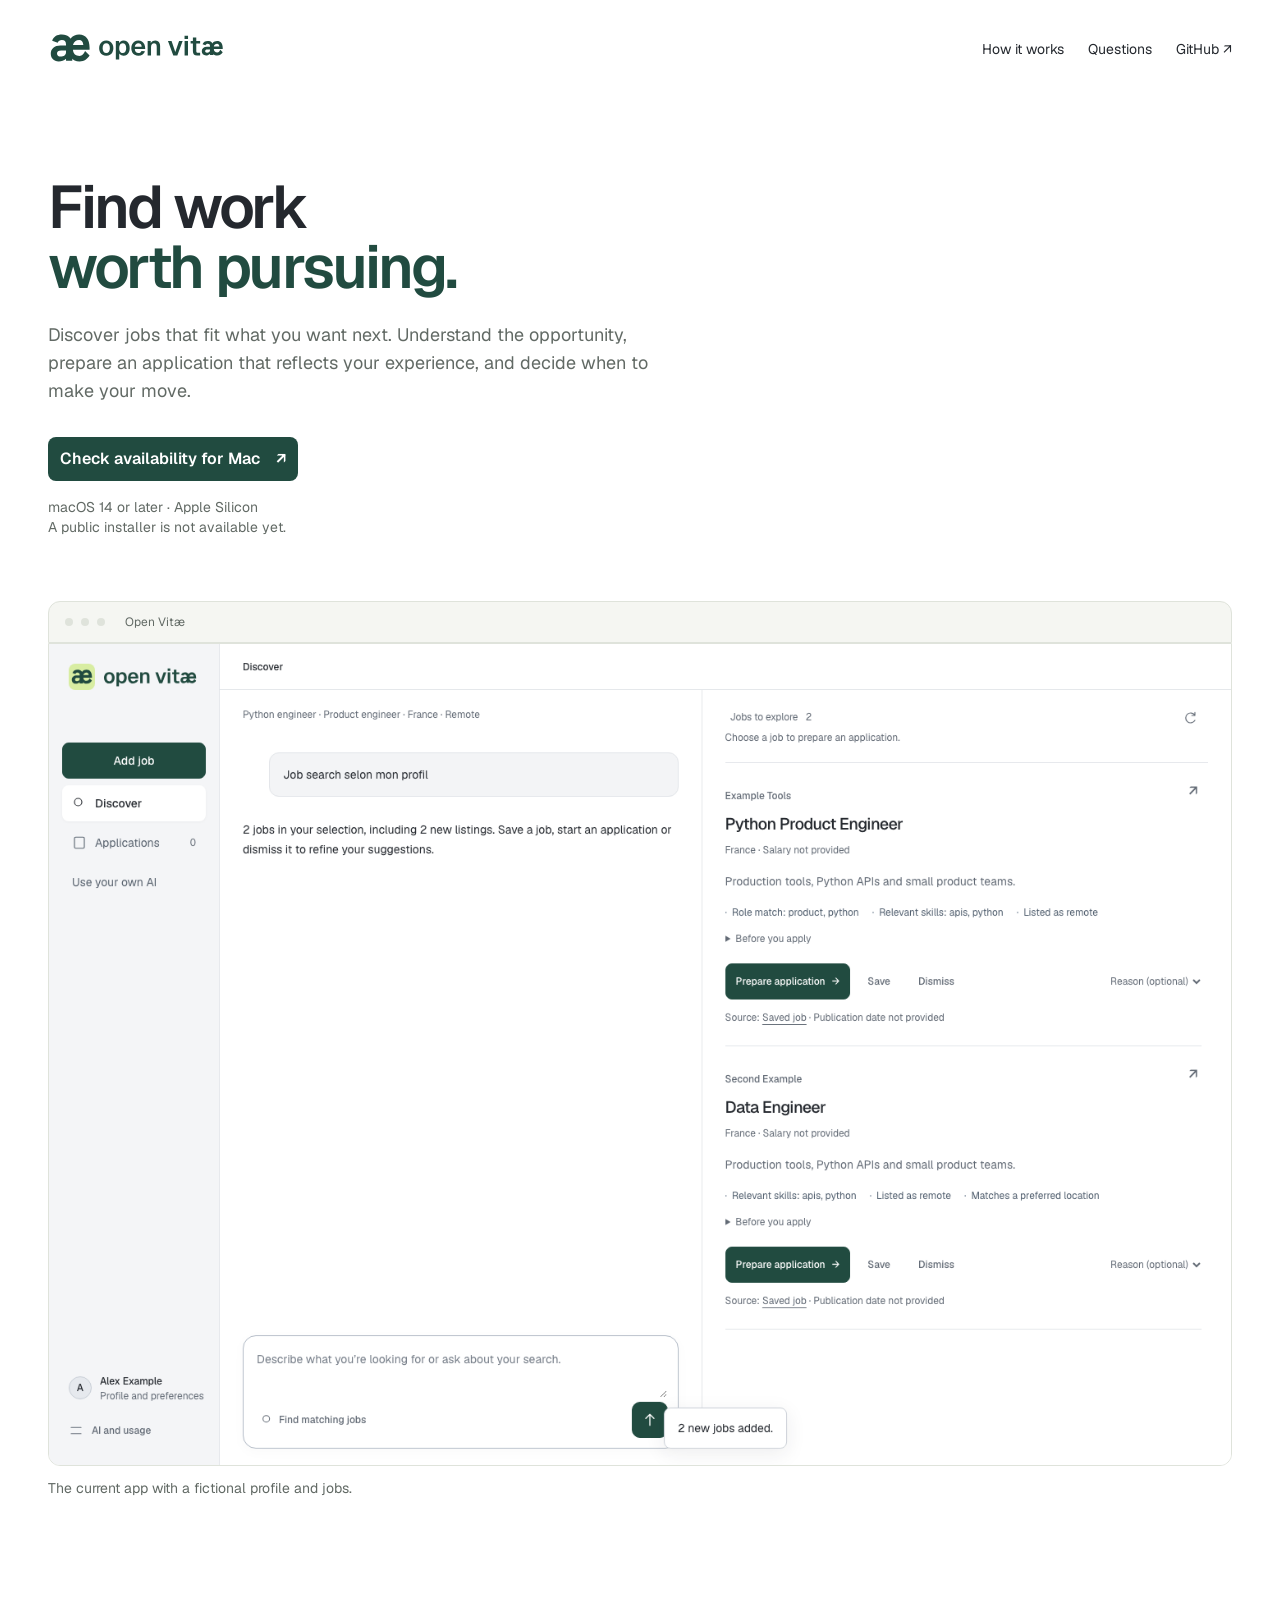
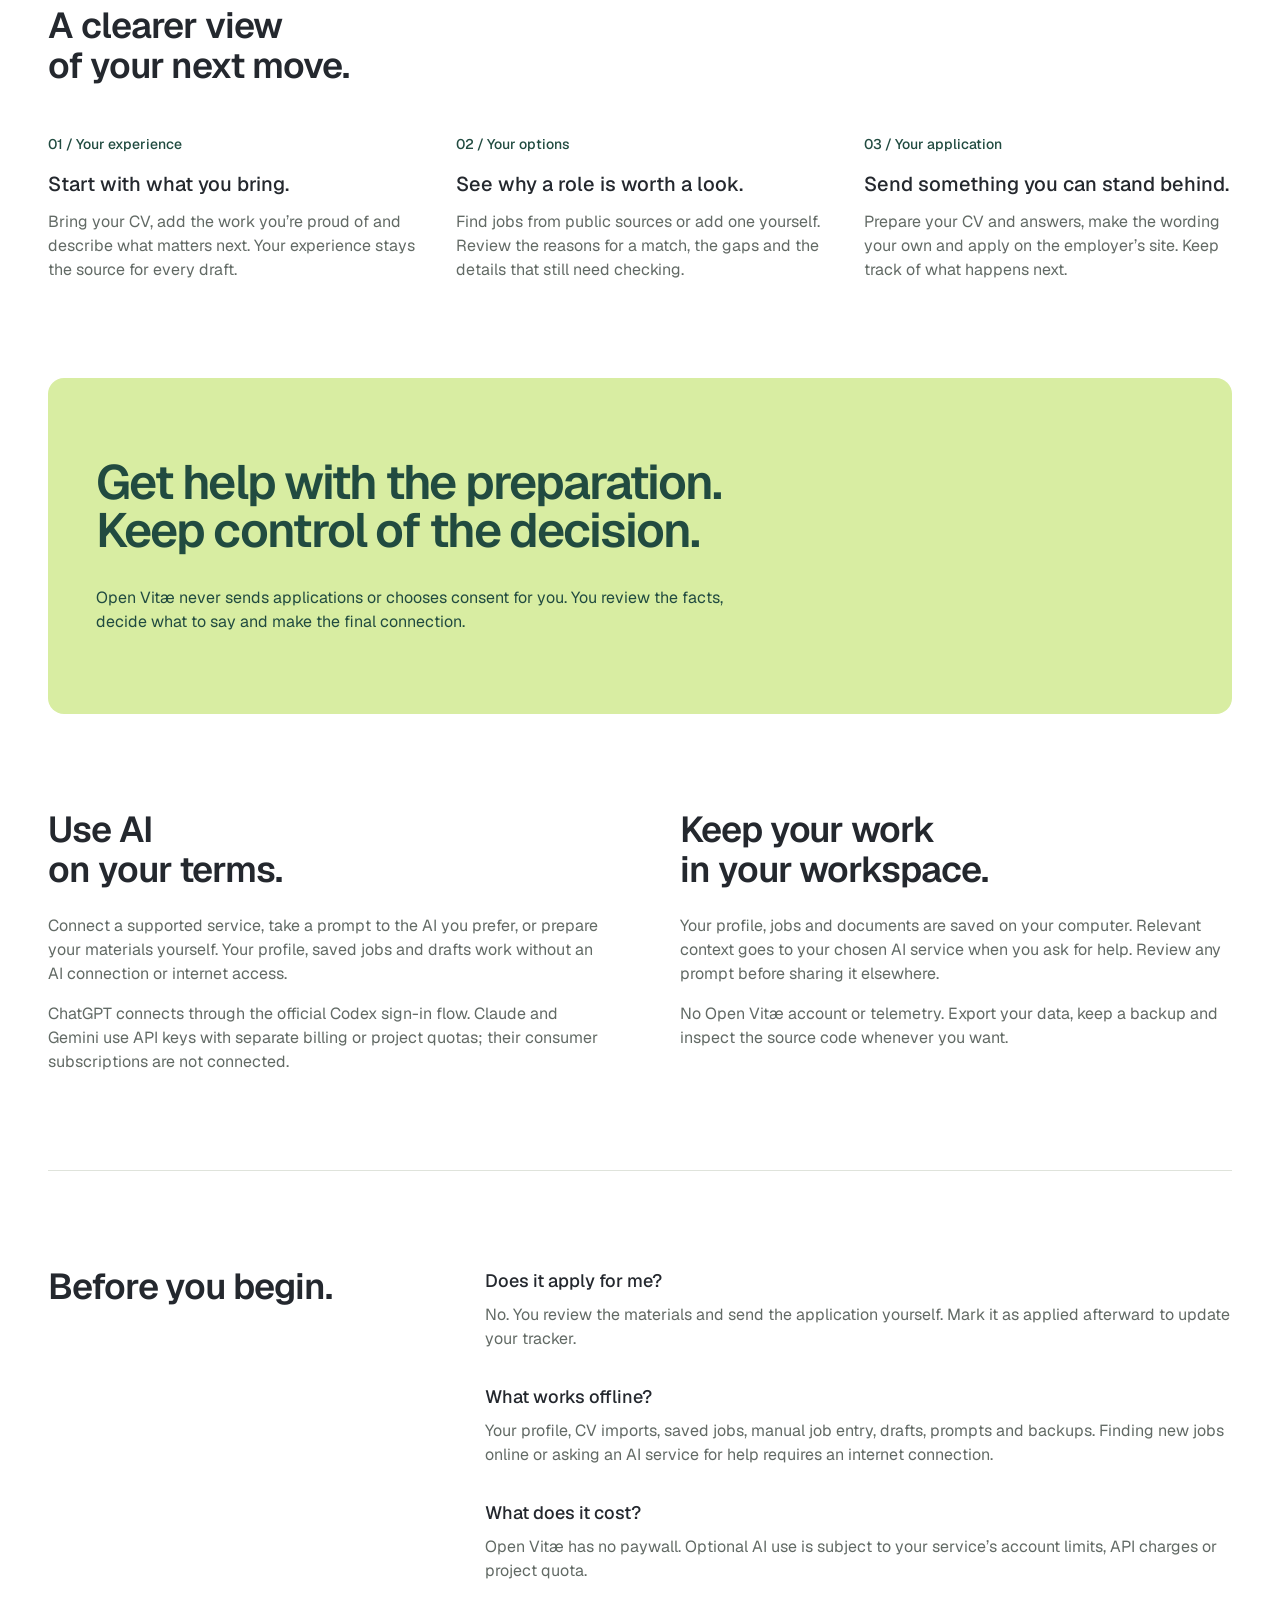
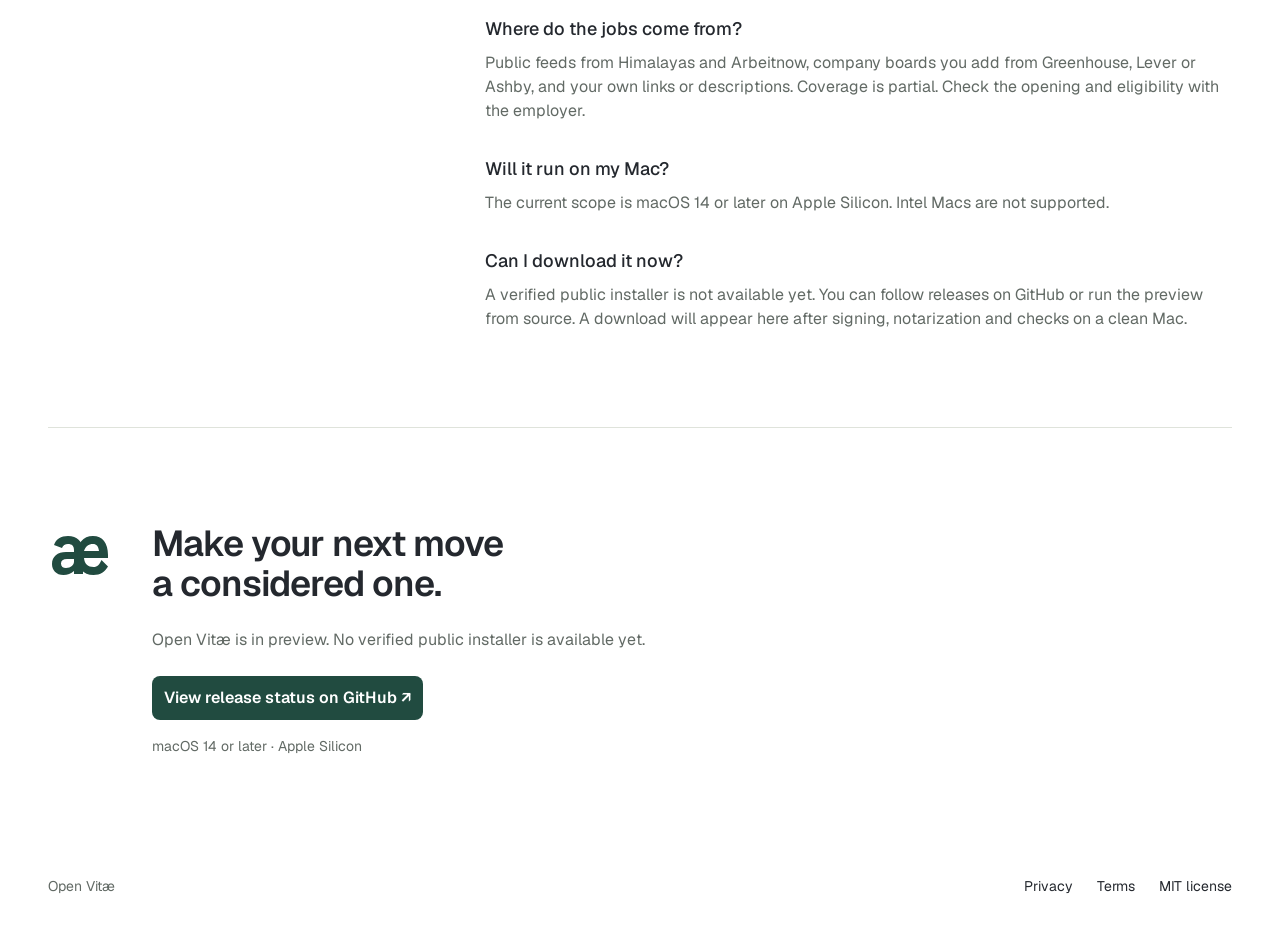
==== commit 6d697649: "Make Open Vitæ English-first with a consistent product voice" ====
--- a/site/index.html
+++ b/site/index.html
@@ -1,37 +1,36 @@
 <!doctype html>
-<html lang="fr">
+<html lang="en">
 <head>
   <meta charset="utf-8"><meta name="viewport" content="width=device-width, initial-scale=1">
-  <title>Open Vitæ — Trouve la bonne opportunité. Fais-en la tienne.</title>
-  <meta name="description" content="Un compagnon gratuit et open source sur Mac pour découvrir des offres pertinentes et préparer des candidatures sincères. Tu gardes la décision et l’envoi.">
+  <title data-i18n="site.open_vit_find_work_worth_pursuing">Open Vitæ — Find work worth pursuing.</title>
+  <meta name="description" content="Find relevant jobs, understand the companies behind them and prepare applications that reflect your experience. You decide what to send." data-i18n-content="site.find_relevant_jobs_understand_the_companies_behind_them_and">
   <meta name="theme-color" content="#214B40"><meta name="color-scheme" content="light dark">
-  <meta property="og:title" content="Open Vitæ — La suite de ton parcours commence avec toi.">
-  <meta property="og:description" content="Découvre des offres qui méritent ton attention. Prépare une candidature qui te ressemble. Tu fais le dernier pas.">
-  <meta property="og:type" content="website"><meta property="og:locale" content="fr_FR"><meta property="og:image" content="/assets/workspace.png">
+  <meta property="og:title" content="Open Vitæ — Find work worth pursuing." data-i18n-content="site.open_vit_find_work_worth_pursuing">
+  <meta property="og:description" content="A considered job search. Thoughtful applications. The final move is yours." data-i18n-content="site.a_considered_job_search_thoughtful_applications_the_final_move">
+  <meta property="og:type" content="website"><meta property="og:locale" content="en_US"><meta property="og:image" content="/assets/workspace.png">
   <meta name="twitter:card" content="summary_large_image">
   <link rel="icon" href="assets/favicon.svg" type="image/svg+xml"><link rel="preload" href="assets/geist-variable.ttf" as="font" type="font/ttf" crossorigin>
-  <link rel="stylesheet" href="style.css"><script src="main.js" defer></script>
+  <link rel="stylesheet" href="style.css"><script src="copy.en.js" defer></script><script src="i18n.js" defer></script><script src="main.js" defer></script>
 </head>
 <body>
-  <a class="skip" href="#contenu">Aller au contenu</a>
-  <header class="navigation"><a href="./" aria-label="Open Vitæ, accueil"><img class="logo" src="assets/logo-horizontal.svg" alt="Open Vitæ" width="180" height="44"></a><nav aria-label="Navigation"><a href="#parcours">Le parcours</a><a href="#questions">Questions</a><a href="https://github.com/Mathaamore/open-vitae">GitHub ↗</a></nav></header>
+  <a class="skip" href="#contenu"><span data-i18n="site.skip_to_content">Skip to content</span></a>
+  <header class="navigation"><a href="./" aria-label="Open Vitæ home" data-i18n-aria-label="site.open_vit_home"><img class="logo" src="assets/logo-horizontal.svg" alt="Open Vitæ" width="180" height="44" data-i18n-alt="site.open_vit"></a><nav aria-label="Navigation" data-i18n-aria-label="site.navigation"><a href="#parcours"><span data-i18n="site.how_it_works">How it works</span></a><a href="#questions"><span data-i18n="site.questions">Questions</span></a><a href="https://github.com/Mathaamore/open-vitae"><span data-i18n="site.github">GitHub ↗</span></a></nav></header>
   <main id="contenu">
     <section class="hero" aria-labelledby="titre">
-      <p class="caption-1 eyebrow"><span aria-hidden="true">æ</span> Ton prochain chapitre, à ta façon.</p>
-      <h1 id="titre" class="heading-1">Trouve la bonne opportunité.<br><span>Fais-en la tienne.</span></h1>
-      <p class="body-3 introduction">Open Vitæ t’aide à découvrir des offres qui méritent ton attention, à comprendre les entreprises et à préparer une candidature réfléchie. Tu fais le dernier pas. Ton espace reste utile sans internet ni compte IA.</p>
-      <a class="button button-md" href="#telecharger" data-download>Voir la disponibilité macOS <span aria-hidden="true">↗</span></a>
-      <p class="caption-2 compatibility">Aperçu open source · Gratuit · macOS 14+ · Apple Silicon</p>
-      <figure class="product"><div class="window-bar" aria-hidden="true"><span></span><span></span><span></span><p>Un espace pour préparer la suite.</p></div><img src="assets/workspace.png" alt="L’espace Open Vitæ : recherche d’offres, raisons de correspondance et candidatures à préparer, avec un profil fictif." width="1440" height="1000" fetchpriority="high"><figcaption class="caption-2">L’application actuelle, avec un profil et des offres fictifs. Aucun résultat promis.</figcaption></figure>
+      <h1 id="titre" class="heading-1"><span data-i18n="site.find_work">Find work</span><br><span class="hero-emphasis"><span data-i18n="site.worth_pursuing">worth pursuing.</span></span></h1>
+      <p class="body-3 introduction"><span data-i18n="site.discover_jobs_that_fit_what_you_want_next_understand">Discover jobs that fit what you want next. Understand the opportunity, prepare an application that reflects your experience, and decide when to make your move.</span></p>
+      <a class="button button-md" href="#telecharger" data-download><span data-i18n="site.check_availability_for_mac">Check availability for Mac</span> <span aria-hidden="true">↗</span></a>
+      <p class="caption-2 compatibility"><span data-i18n="site.macos_14_or_later_apple_silicon">macOS 14 or later · Apple Silicon</span><br><span data-i18n="site.a_public_installer_is_not_available_yet">A public installer is not available yet.</span></p>
+      <figure class="product"><div class="window-bar" aria-hidden="true"><span></span><span></span><span></span><p><span data-i18n="site.open_vit">Open Vitæ</span></p></div><img src="assets/workspace.png" alt="Open Vitæ showing suggested jobs, match explanations and a fictional candidate’s application workspace." width="1440" height="1000" fetchpriority="high" data-i18n-alt="site.open_vit_showing_suggested_jobs_match_explanations_and_a"><figcaption class="caption-2"><span data-i18n="site.the_current_app_with_a_fictional_profile_and_jobs">The current app with a fictional profile and jobs.</span></figcaption></figure>
     </section>
     <section class="journey section" id="parcours" aria-labelledby="parcours-titre">
-      <div class="section-heading"><p class="caption-1 eyebrow">Moins de bruit. Plus de choix.</p><h2 id="parcours-titre" class="heading-3">Ta recherche mérite<br>mieux qu’une liste infinie.</h2></div>
-      <ol class="steps"><li><span class="step-number caption-1">01 / Partir de toi</span><h3 class="title-1">Ton parcours fait la différence.</h3><p class="body-3">Présente-toi, importe ton CV et précise ce qui compte pour la suite. Les faits restent les tiens, les critères sont modifiables.</p></li><li><span class="step-number caption-1">02 / Trouver des pistes</span><h3 class="title-1">Des raisons de regarder de plus près.</h3><p class="body-3">Explore les offres de sources publiques. Vois les points de correspondance et ce qui reste à vérifier. Tes retours affinent le tri local.</p></li><li><span class="step-number caption-1">03 / Faire le dernier pas</span><h3 class="title-1">Une candidature que tu peux défendre.</h3><p class="body-3">Prépare un CV et des réponses à partir de ton expérience. Corrige chaque texte, puis envoie toi-même sur le site de l’employeur.</p></li></ol>
+      <div class="section-heading"><h2 id="parcours-titre" class="heading-3"><span data-i18n="site.a_clearer_view">A clearer view</span><br><span data-i18n="site.of_your_next_move">of your next move.</span></h2></div>
+      <ol class="steps"><li><span class="step-number caption-1"><span data-i18n="site.01_your_experience">01 / Your experience</span></span><h3 class="title-1"><span data-i18n="site.start_with_what_you_bring">Start with what you bring.</span></h3><p class="body-3"><span data-i18n="site.bring_your_cv_add_the_work_you_re_proud">Bring your CV, add the work you’re proud of and describe what matters next. Your experience stays the source for every draft.</span></p></li><li><span class="step-number caption-1"><span data-i18n="site.02_your_options">02 / Your options</span></span><h3 class="title-1"><span data-i18n="site.see_why_a_role_is_worth_a_look">See why a role is worth a look.</span></h3><p class="body-3"><span data-i18n="site.find_jobs_from_public_sources_or_add_one_yourself">Find jobs from public sources or add one yourself. Review the reasons for a match, the gaps and the details that still need checking.</span></p></li><li><span class="step-number caption-1"><span data-i18n="site.03_your_application">03 / Your application</span></span><h3 class="title-1"><span data-i18n="site.send_something_you_can_stand_behind">Send something you can stand behind.</span></h3><p class="body-3"><span data-i18n="site.prepare_your_cv_and_answers_make_the_wording_your">Prepare your CV and answers, make the wording your own and apply on the employer’s site. Keep track of what happens next.</span></p></li></ol>
     </section>
-    <section class="philosophy section" aria-label="Notre philosophie"><p class="caption-1 eyebrow">L’IA t’accompagne. Tu décides.</p><p class="heading-2 tagline">La technologie prépare le terrain.<br>La rencontre reste humaine.</p><p class="body-3">Aucune candidature envoyée à ta place. Aucun consentement choisi pour toi. Pas d’expérience inventée. Juste un coup de main pour les décisions qui comptent.</p></section>
-    <section class="principles section" aria-label="IA et confidentialité"><article><p class="caption-1 eyebrow">Ton IA, en toute clarté</p><h2 class="heading-3">Avec ton IA.<br>Ou sans IA.</h2><p class="body-3">Le profil, les CV, les offres conservées et les brouillons fonctionnent hors ligne. Tu peux aussi créer un prompt local, le copier dans ton IA puis importer son JSON après relecture. Aucune connexion intégrée n’est obligatoire. ChatGPT utilise la connexion officielle locale de Codex, selon les conditions et limites du compte. Claude et Gemini utilisent une clé API avec leur propre facturation ou quota. Leurs abonnements grand public ne sont pas connectés.</p><p class="body-3">La recherche et le classement sont locaux, sans appel IA. Les demandes identiques peuvent être réutilisées et une limite quotidienne reste visible.</p></article><article><p class="caption-1 eyebrow">Un espace qui reste le tien</p><h2 class="heading-3">Sur ton Mac.<br>À ton rythme.</h2><p class="body-3">Ton profil, tes documents et ton suivi restent dans ton espace local. Les informations nécessaires partent vers le fournisseur choisi quand tu demandes son aide. Les clés API restent dans le trousseau sécurisé.</p><p class="body-3">Pas de compte Open Vitæ, pas de télémétrie intégrée. Le code est ouvert, sous licence MIT.</p></article></section>
-    <section class="faq section" id="questions" aria-labelledby="questions-titre"><div><p class="caption-1 eyebrow">Avant de commencer</p><h2 id="questions-titre" class="heading-3">De bonnes questions.</h2></div><dl><dt class="title-2">Est-ce qu’Open Vitæ postule pour moi ?</dt><dd class="body-3">Non. Avec ou sans IA, tu relis les documents, ouvres la page de l’employeur et envoies toi-même. Tu peux ensuite enregistrer cet envoi dans le suivi.</dd><dt class="title-2">Quels Mac sont compatibles ?</dt><dd class="body-3">Le périmètre actuel est macOS 14 ou plus récent sur Apple Silicon. Les Mac Intel ne sont pas pris en charge.</dd><dt class="title-2">Puis-je déjà télécharger l’app ?</dt><dd class="body-3">Aucun installateur public vérifié n’est annoncé ici. Le projet est un aperçu utilisable depuis les sources. Un téléchargement sera proposé après signature, notarisation et vérification sur un Mac propre.</dd><dt class="title-2">Est-ce vraiment gratuit ?</dt><dd class="body-3">L’app n’a ni paywall ni abonnement. L’usage IA dépend de ton fournisseur et peut entraîner des frais API. Aucun solde de crédits n’est inventé.</dd><dt class="title-2">D’où viennent les offres ?</dt><dd class="body-3">Tu peux ajouter toute opportunité par URL, description ou saisie manuelle. La découverte en ligne utilise aussi Himalayas, Arbeitnow et des tableaux publics Greenhouse, Lever et Ashby que tu ajoutes. La couverture est partielle. L’ouverture du poste et l’éligibilité restent à confirmer auprès de l’employeur.</dd><dt class="title-2">Que devient mon CV ?</dt><dd class="body-3">L’import PDF texte, DOCX ou TXT est local. Les PDF scannés nécessitent un OCR ailleurs. Le texte et les faits utilisés pour préparer une candidature sont transmis au fournisseur IA choisi, puis restent modifiables.</dd></dl></section>
-    <section class="download section" id="telecharger" aria-labelledby="download-title"><img src="assets/logo-symbol.svg" width="64" height="64" alt=""><div><p class="caption-1 eyebrow">La suite se construit ici.</p><h2 id="download-title" class="heading-3">Un outil ouvert.<br>Un parcours personnel.</h2><p id="release-status" class="body-3" role="status">Aperçu en développement. Aucun installateur public vérifié n’est disponible sur cette page.</p><a id="release-link" class="button button-md" href="https://github.com/Mathaamore/open-vitae/releases">Voir les versions sur GitHub ↗</a><p class="caption-2">macOS 14+ · Apple Silicon · Interface française</p></div></section>
+    <section class="philosophy section" aria-label="You stay in control" data-i18n-aria-label="site.you_stay_in_control"><p class="heading-2 tagline"><span data-i18n="site.get_help_with_the_preparation">Get help with the preparation.</span><br><span data-i18n="site.keep_control_of_the_decision">Keep control of the decision.</span></p><p class="body-3"><span data-i18n="site.open_vit_never_sends_applications_or_chooses_consent_for">Open Vitæ never sends applications or chooses consent for you. You review the facts, decide what to say and make the final connection.</span></p></section>
+    <section class="principles section" aria-label="AI and your information" data-i18n-aria-label="site.ai_and_your_information"><article><h2 class="heading-3"><span data-i18n="site.use_ai">Use AI</span><br><span data-i18n="site.on_your_terms">on your terms.</span></h2><p class="body-3"><span data-i18n="site.connect_a_supported_service_take_a_prompt_to_the">Connect a supported service, take a prompt to the AI you prefer, or prepare your materials yourself. Your profile, saved jobs and drafts work without an AI connection or internet access.</span></p><p class="body-3"><span data-i18n="site.chatgpt_connects_through_the_official_codex_sign_in_flow">ChatGPT connects through the official Codex sign-in flow. Claude and Gemini use API keys with separate billing or project quotas; their consumer subscriptions are not connected.</span></p></article><article><h2 class="heading-3"><span data-i18n="site.keep_your_work">Keep your work</span><br><span data-i18n="site.in_your_workspace">in your workspace.</span></h2><p class="body-3"><span data-i18n="site.your_profile_jobs_and_documents_are_saved_on_your">Your profile, jobs and documents are saved on your computer. Relevant context goes to your chosen AI service when you ask for help. Review any prompt before sharing it elsewhere.</span></p><p class="body-3"><span data-i18n="site.no_open_vit_account_or_built_in_telemetry_export">No Open Vitæ account or telemetry. Export your data, keep a backup and inspect the source code whenever you want.</span></p></article></section>
+    <section class="faq section" id="questions" aria-labelledby="questions-titre"><div><h2 id="questions-titre" class="heading-3"><span data-i18n="site.before_you_begin">Before you begin.</span></h2></div><dl><dt class="title-2"><span data-i18n="site.does_it_apply_for_me">Does it apply for me?</span></dt><dd class="body-3"><span data-i18n="site.no_you_review_the_materials_and_send_the_application">No. You review the materials and send the application yourself. Mark it as applied afterward to update your tracker.</span></dd><dt class="title-2"><span data-i18n="site.what_works_offline">What works offline?</span></dt><dd class="body-3"><span data-i18n="site.your_profile_cv_imports_saved_jobs_manual_job_entry">Your profile, CV imports, saved jobs, manual job entry, drafts, prompts and backups. Finding new jobs online or asking an AI service for help requires an internet connection.</span></dd><dt class="title-2"><span data-i18n="site.what_does_it_cost">What does it cost?</span></dt><dd class="body-3"><span data-i18n="site.open_vit_has_no_paywall_optional_ai_use_is">Open Vitæ has no paywall. Optional AI use is subject to your service’s account limits, API charges or project quota.</span></dd><dt class="title-2"><span data-i18n="site.where_do_the_jobs_come_from">Where do the jobs come from?</span></dt><dd class="body-3"><span data-i18n="site.public_feeds_from_himalayas_and_arbeitnow_company_boards_you">Public feeds from Himalayas and Arbeitnow, company boards you add from Greenhouse, Lever or Ashby, and your own links or descriptions. Coverage is partial. Check the opening and eligibility with the employer.</span></dd><dt class="title-2"><span data-i18n="site.will_it_run_on_my_mac">Will it run on my Mac?</span></dt><dd class="body-3"><span data-i18n="site.the_current_scope_is_macos_14_or_later_on">The current scope is macOS 14 or later on Apple Silicon. Intel Macs are not supported.</span></dd><dt class="title-2"><span data-i18n="site.can_i_download_it_now">Can I download it now?</span></dt><dd id="availability-answer" class="body-3"><span data-i18n="site.a_verified_public_installer_is_not_available_yet_you">A verified public installer is not available yet. You can follow releases on GitHub or run the preview from source. A download will appear here after signing, notarization and checks on a clean Mac.</span></dd></dl></section>
+    <section class="download section" id="telecharger" aria-labelledby="download-title"><img src="assets/logo-symbol.svg" width="64" height="64" alt=""><div><h2 id="download-title" class="heading-3"><span data-i18n="site.make_your_next_move">Make your next move</span><br><span data-i18n="site.a_considered_one">a considered one.</span></h2><p id="release-status" class="body-3" role="status"><span data-i18n="site.open_vit_is_in_preview_no_verified_public_installer">Open Vitæ is in preview. No verified public installer is available yet.</span></p><a id="release-link" class="button button-md" href="https://github.com/Mathaamore/open-vitae/releases"><span data-i18n="site.view_release_status_on_github">View release status on GitHub ↗</span></a><p class="caption-2"><span data-i18n="site.macos_14_or_later_apple_silicon">macOS 14 or later · Apple Silicon</span></p></div></section>
   </main>
-  <footer><p class="caption-2">Open Vitæ · Indépendant, gratuit et open source.</p><nav aria-label="Informations"><a href="privacy.html">Confidentialité</a><a href="terms.html">Conditions</a><a href="https://github.com/Mathaamore/open-vitae/blob/main/LICENSE">Licence MIT</a></nav></footer>
+  <footer><p class="caption-2"><span data-i18n="site.open_vit">Open Vitæ</span></p><nav aria-label="More information" data-i18n-aria-label="site.more_information"><a href="privacy.html"><span data-i18n="site.privacy">Privacy</span></a><a href="terms.html"><span data-i18n="site.terms">Terms</span></a><a href="https://github.com/Mathaamore/open-vitae/blob/main/LICENSE"><span data-i18n="site.mit_license">MIT license</span></a></nav></footer>
 </body></html>
--- a/site/style.css
+++ b/site/style.css
@@ -1,7 +1,9 @@
 @font-face{font-family:Geist;src:url('assets/geist-variable.ttf') format('truetype');font-weight:100 900;font-display:swap}
 :root{color-scheme:light dark;--paper:#fff;--surface:#f5f6f2;--ink:#24282e;--muted:#626a65;--green:#214b40;--pear:#d8eda2;--line:#dfe3db;--curve:cubic-bezier(.22,1,.36,1)}
-*{box-sizing:border-box}html{scroll-behavior:smooth;scroll-padding-top:96px}body{margin:0;font:400 16px/24px Geist,sans-serif;background:var(--paper);color:var(--ink)}h1,h2,h3,p,figure{margin:0}h1,h2,h3{text-wrap:balance}p,li,dd{text-wrap:pretty}a{color:inherit;text-underline-offset:4px}a:hover{color:var(--green)}a:focus-visible{outline:3px solid var(--green);outline-offset:4px}img{max-width:100%;height:auto}p{color:var(--muted)}.heading-1{font-size:60px;line-height:60px;font-weight:600;letter-spacing:-.04em}.heading-2{font-size:48px;line-height:48px;font-weight:600;letter-spacing:-.04em}.heading-3{font-size:36px;line-height:40px;font-weight:600;letter-spacing:-.03em}.title-1{font-size:20px;line-height:28px;font-weight:500}.title-2{font-size:18px;line-height:28px;font-weight:500}.body-3{font-size:16px;line-height:24px;font-weight:400}.caption-1{font-size:14px;line-height:20px;font-weight:500}.caption-2{font-size:14px;line-height:20px;font-weight:400}.button-md{font-size:16px;line-height:24px;font-weight:600}.navigation,main,footer{width:calc(100% - 96px);max-width:1200px;margin:auto}.navigation{display:flex;align-items:center;justify-content:space-between;gap:24px;padding:24px 0}.logo{display:block;width:180px}nav{display:flex;gap:24px;font-size:14px;line-height:20px}nav a{text-decoration:none}.skip{position:absolute;left:16px;top:-96px;padding:12px;background:var(--pear);color:#214b40;z-index:2}.skip:focus{top:16px}.hero{padding:80px 0 0}.eyebrow{color:var(--green);margin-bottom:24px}.eyebrow>span{display:inline-grid;place-items:center;width:24px;height:24px;margin-right:8px;background:var(--pear);color:#214b40;border-radius:4px}.hero h1{max-width:680px}.hero h1>span{color:var(--green)}.introduction{max-width:640px;margin:24px 0 32px;font-size:18px;line-height:28px}.button{display:inline-flex;align-items:center;justify-content:center;gap:16px;min-height:44px;border-radius:8px;padding:8px 12px;background:var(--green);color:var(--paper);text-decoration:none;transition:transform .5s var(--curve),background .3s var(--curve)}.button:hover{background:var(--ink);color:var(--paper);transform:translateY(-2px)}.button:active{transform:translateY(1px)}.compatibility{margin-top:16px}.product{margin-top:64px}.window-bar{display:flex;align-items:center;gap:8px;padding:12px 16px;background:var(--surface);border:1px solid var(--line);border-radius:12px 12px 0 0}.window-bar>span{width:8px;height:8px;border-radius:50%;background:var(--line)}.window-bar>p{font-size:12px;line-height:16px;margin-left:12px}.product>img{display:block;width:100%;border:1px solid var(--line);border-radius:0 0 12px 12px}.product figcaption{padding:12px 0;color:var(--muted)}.section{padding:96px 0}.section-heading{margin-bottom:48px}.steps{display:grid;grid-template-columns:repeat(3,1fr);gap:40px;padding:0;margin:0;list-style:none}.step-number{display:block;color:var(--green);margin-bottom:16px}.steps h3{margin-bottom:12px}.philosophy{padding:80px 48px;background:var(--pear);border-radius:16px;color:#214b40}.philosophy .eyebrow,.philosophy p{color:inherit}.philosophy .tagline{max-width:800px}.philosophy>.body-3{max-width:640px;margin-top:32px}.tagline span{opacity:.35;transition:opacity .5s var(--curve)}.tagline span.visible{opacity:1}.principles{display:grid;grid-template-columns:1fr 1fr;gap:80px}.principles h2{margin-bottom:24px}.principles .body-3+.body-3{margin-top:16px}.faq{display:grid;grid-template-columns:1fr 2fr;gap:64px;border-top:1px solid var(--line)}dl{margin:0}dt{margin-bottom:8px}dd{margin:0 0 32px;color:var(--muted)}dd:last-child{margin-bottom:0}.download{display:flex;align-items:flex-start;gap:40px;border-top:1px solid var(--line)}.download .body-3{max-width:640px;margin:24px 0}.download .caption-2{margin-top:16px}footer{display:flex;flex-wrap:wrap;justify-content:space-between;gap:24px;padding:24px 0 40px}.legal{max-width:760px;min-height:70vh;padding:64px 0}.legal h1{margin-bottom:32px}.legal h2{margin:32px 0 12px}.legal p+p{margin-top:16px}
+*{box-sizing:border-box}html{scroll-behavior:smooth;scroll-padding-top:96px}body{margin:0;font:400 16px/24px Geist,sans-serif;background:var(--paper);color:var(--ink)}h1,h2,h3,p,figure{margin:0}h1,h2,h3{text-wrap:balance}p,li,dd{text-wrap:pretty}a{color:inherit;text-underline-offset:4px}a:hover{color:var(--green)}a:focus-visible{outline:3px solid var(--green);outline-offset:4px}img{max-width:100%;height:auto}p{color:var(--muted)}.heading-1{font-size:60px;line-height:60px;font-weight:600;letter-spacing:-.04em}.heading-2{font-size:48px;line-height:48px;font-weight:600;letter-spacing:-.04em}.heading-3{font-size:36px;line-height:40px;font-weight:600;letter-spacing:-.03em}.title-1{font-size:20px;line-height:28px;font-weight:500}.title-2{font-size:18px;line-height:28px;font-weight:500}.body-3{font-size:16px;line-height:24px;font-weight:400}.caption-1{font-size:14px;line-height:20px;font-weight:500}.caption-2{font-size:14px;line-height:20px;font-weight:400}.button-md{font-size:16px;line-height:24px;font-weight:600}.navigation,main,footer{width:calc(100% - 96px);max-width:1200px;margin:auto}.navigation{display:flex;align-items:center;justify-content:space-between;gap:24px;padding:24px 0}.logo{display:block;width:180px}nav{display:flex;gap:24px;font-size:14px;line-height:20px}nav a{text-decoration:none}.skip{position:absolute;left:16px;top:-96px;padding:12px;background:var(--pear);color:#214b40;z-index:2}.skip:focus{top:16px}.hero{padding:80px 0 0}.eyebrow{color:var(--green);margin-bottom:24px}.eyebrow>span{display:inline-grid;place-items:center;width:24px;height:24px;margin-right:8px;background:var(--pear);color:#214b40;border-radius:4px}.hero h1{max-width:680px}.hero h1>span{color:inherit}.hero h1>.hero-emphasis{color:var(--green)}.introduction{max-width:640px;margin:24px 0 32px;font-size:18px;line-height:28px}.button{display:inline-flex;align-items:center;justify-content:center;gap:16px;min-height:44px;border-radius:8px;padding:8px 12px;background:var(--green);color:var(--paper);text-decoration:none;transition:transform .5s var(--curve),background .3s var(--curve)}.button:hover{background:var(--ink);color:var(--paper);transform:translateY(-2px)}.button:active{transform:translateY(1px)}.compatibility{margin-top:16px}.product{margin-top:64px}.window-bar{display:flex;align-items:center;gap:8px;padding:12px 16px;background:var(--surface);border:1px solid var(--line);border-radius:12px 12px 0 0}.window-bar>span{width:8px;height:8px;border-radius:50%;background:var(--line)}.window-bar>p{font-size:12px;line-height:16px;margin-left:12px}.product>img{display:block;width:100%;border:1px solid var(--line);border-radius:0 0 12px 12px}.product figcaption{padding:12px 0;color:var(--muted)}.section{padding:96px 0}.section-heading{margin-bottom:48px}.steps{display:grid;grid-template-columns:repeat(3,1fr);gap:40px;padding:0;margin:0;list-style:none}.step-number{display:block;color:var(--green);margin-bottom:16px}.steps h3{margin-bottom:12px}.philosophy{padding:80px 48px;background:var(--pear);border-radius:16px;color:#214b40}.philosophy .eyebrow,.philosophy p{color:inherit}.philosophy .tagline{max-width:800px}.philosophy>.body-3{max-width:640px;margin-top:32px}.tagline span{opacity:.35;transition:opacity .5s var(--curve)}.tagline span.visible{opacity:1}.principles{display:grid;grid-template-columns:1fr 1fr;gap:80px}.principles h2{margin-bottom:24px}.principles .body-3+.body-3{margin-top:16px}.faq{display:grid;grid-template-columns:1fr 2fr;gap:64px;border-top:1px solid var(--line)}dl{margin:0}dt{margin-bottom:8px}dd{margin:0 0 32px;color:var(--muted)}dd:last-child{margin-bottom:0}.download{display:flex;align-items:flex-start;gap:40px;border-top:1px solid var(--line)}.download .body-3{max-width:640px;margin:24px 0}.download .caption-2{margin-top:16px}footer{display:flex;flex-wrap:wrap;justify-content:space-between;gap:24px;padding:24px 0 40px}.legal{max-width:760px;min-height:70vh;padding:64px 0}.legal h1{margin-bottom:32px}.legal h2{margin:32px 0 12px}.legal p+p{margin-top:16px}
 @media(prefers-color-scheme:dark){:root{--paper:#181818;--surface:#1f1f1f;--ink:#f5f6f2;--muted:#b3bcb7;--line:#313131;--green:#d8eda2}.logo{filter:brightness(0) invert(1)}.philosophy{background:#131209;color:#d8eda2}.button{color:#181818}.button:hover{color:#181818}.download>img{filter:brightness(0) invert(1)}}
 @media(max-width:800px){.navigation,main,footer{width:calc(100% - 48px)}.navigation nav a:not(:last-child){display:none}.hero{padding-top:48px}.heading-1{font-size:48px;line-height:48px}.heading-2,.heading-3{font-size:30px;line-height:36px}.steps{grid-template-columns:1fr;gap:32px}.section{padding:64px 0}.philosophy{padding:40px 24px}.principles{grid-template-columns:1fr;gap:48px}.faq{grid-template-columns:1fr;gap:32px}.download{gap:24px}.download>img{width:40px}.product{margin-top:48px}.logo{width:144px}.navigation nav{gap:12px}}
 @media(max-width:420px){.heading-1{font-size:36px;line-height:40px}.hero{padding-top:32px}.download{display:block}.download>img{margin-bottom:24px}.compatibility{max-width:260px}.window-bar p{font-size:12px;line-height:16px}}
 @media(prefers-reduced-motion:reduce){html{scroll-behavior:auto}*,*:before,*:after{animation:none!important;transition:none!important}.tagline span{opacity:1}.button:hover{transform:none}}
+
+.tagline [data-i18n]{opacity:1}
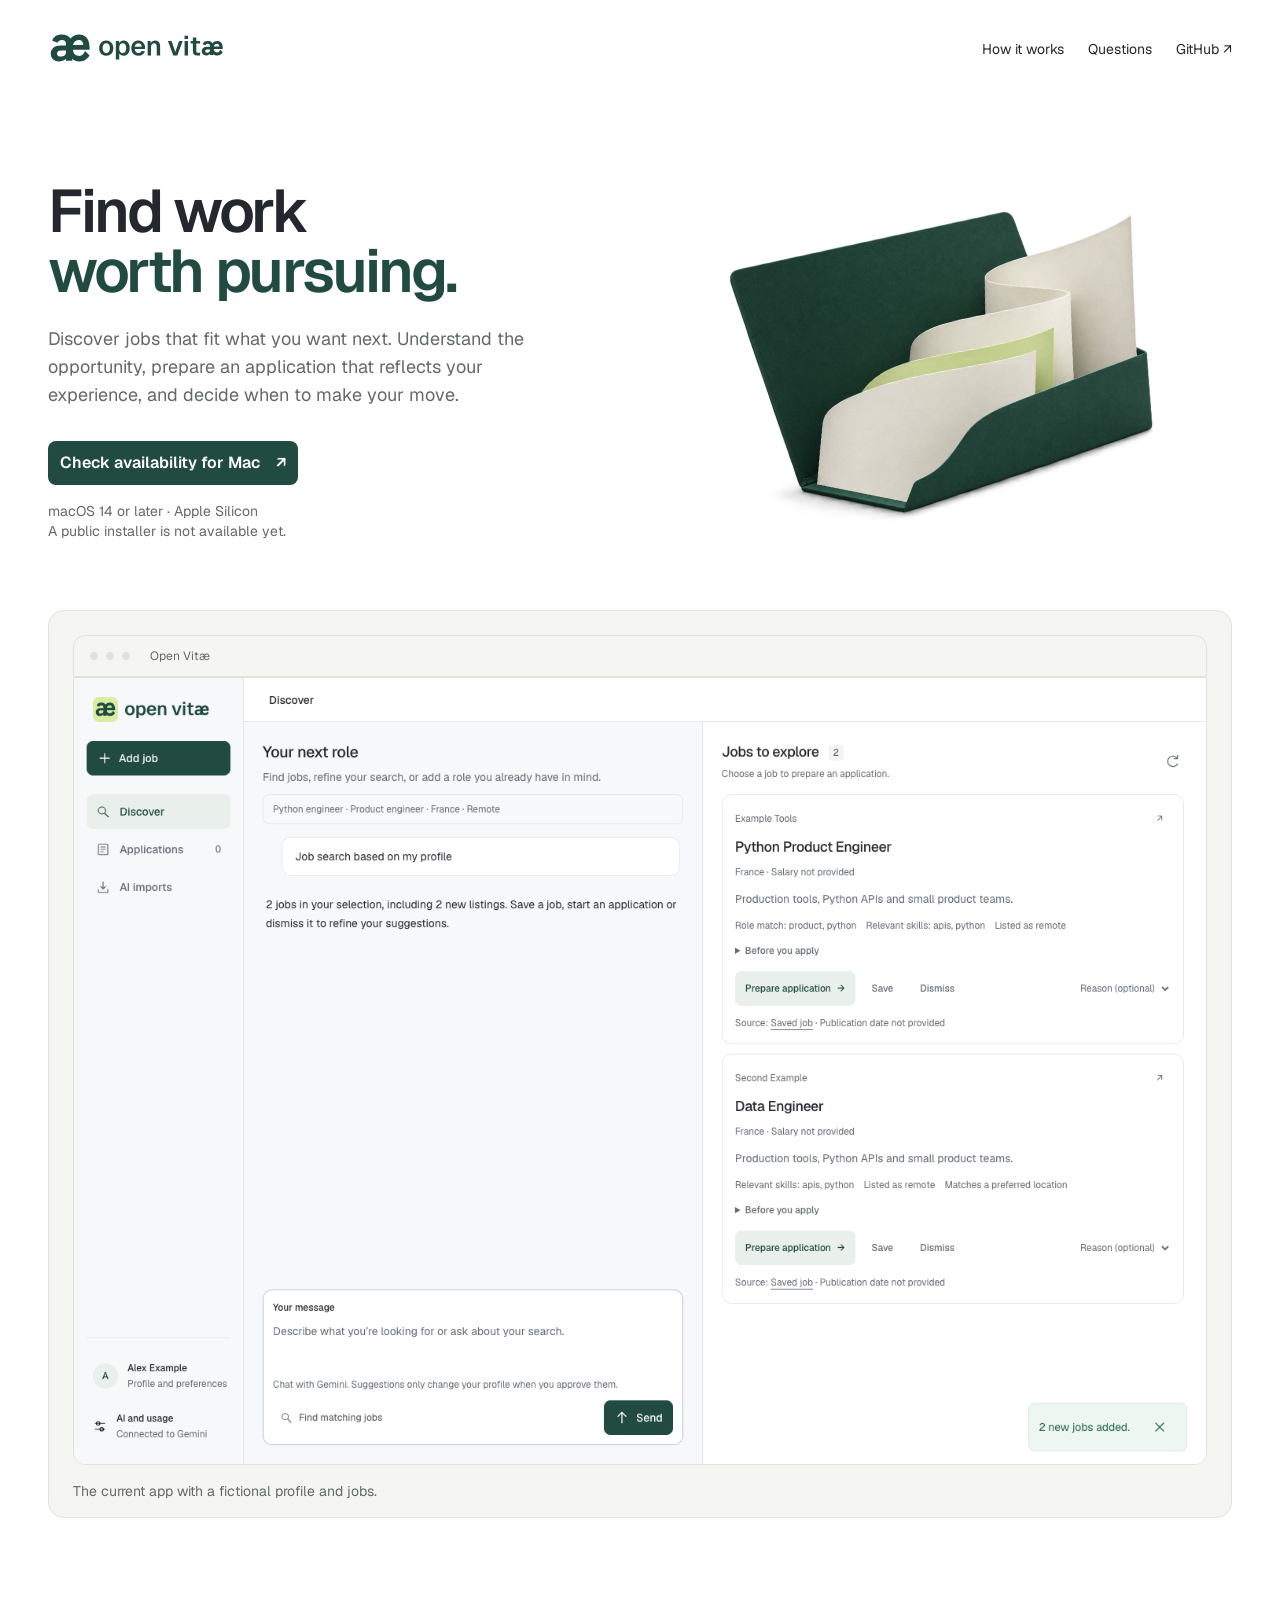
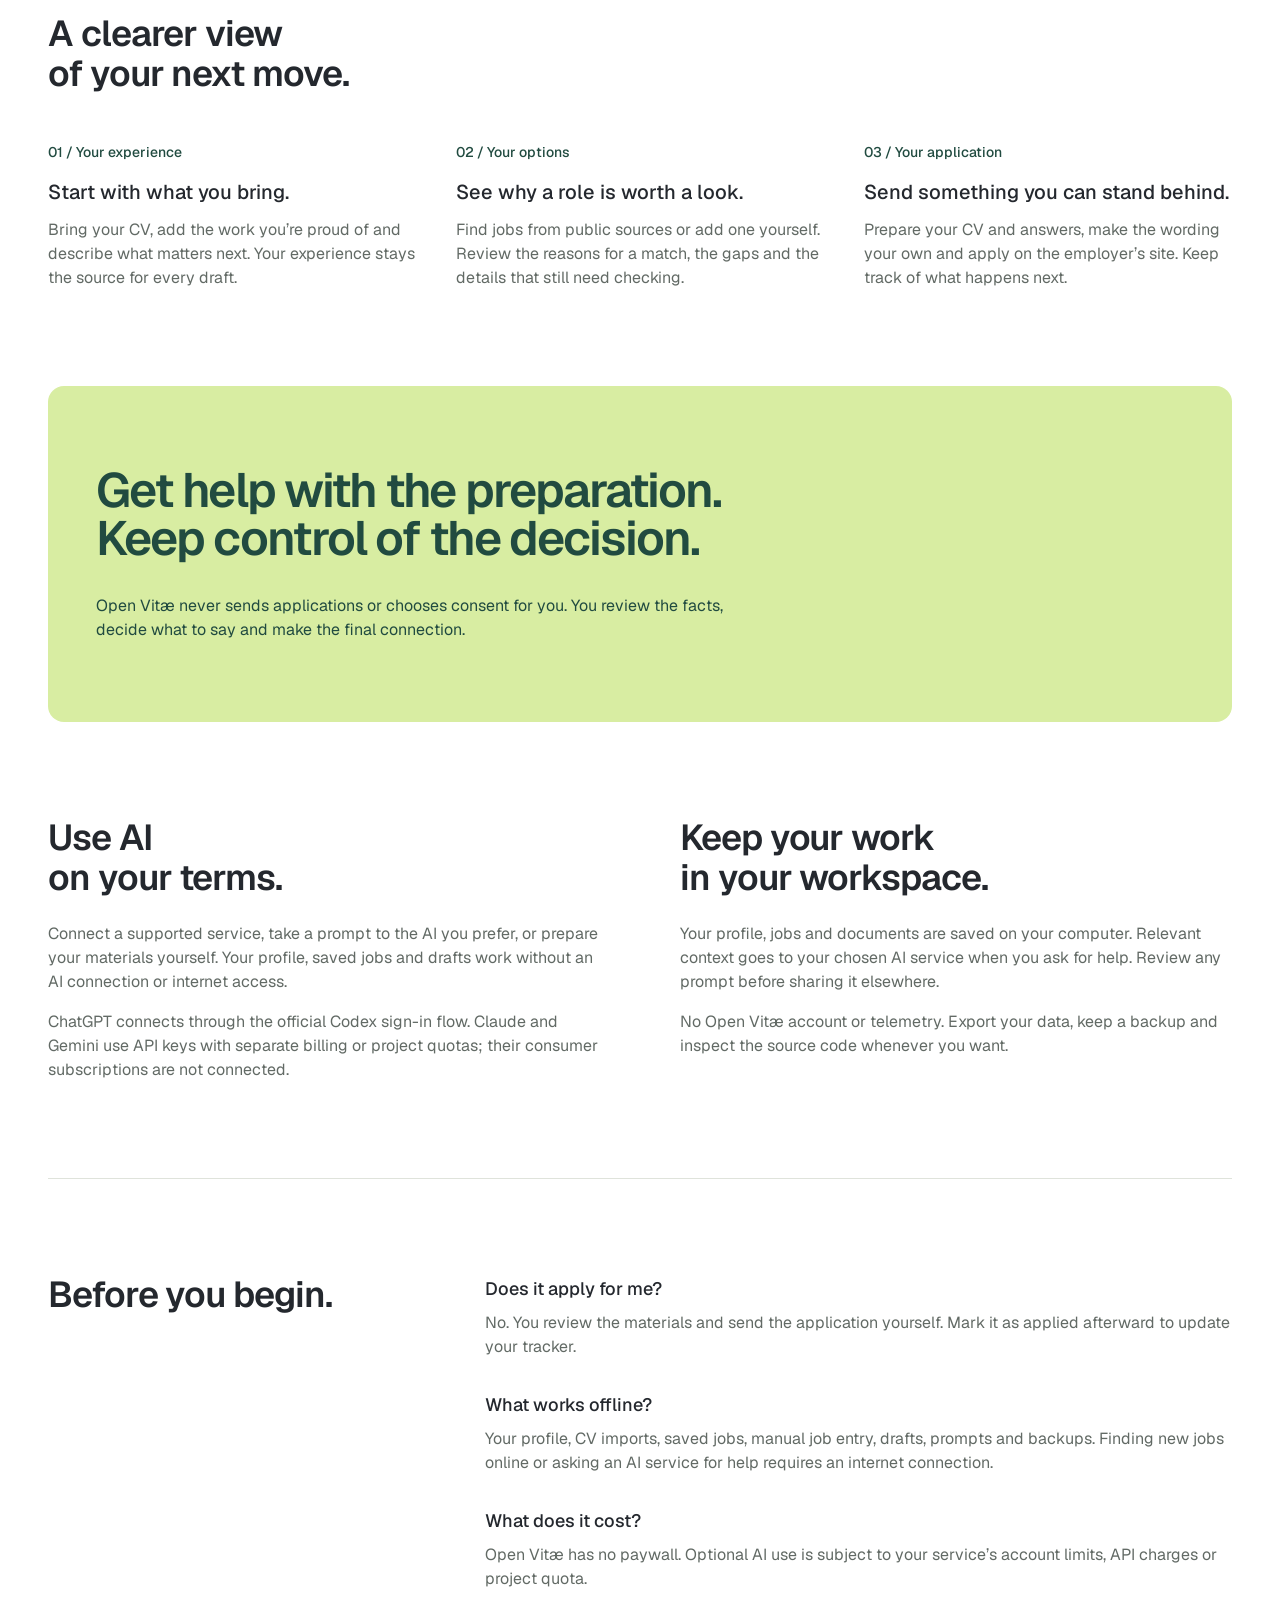
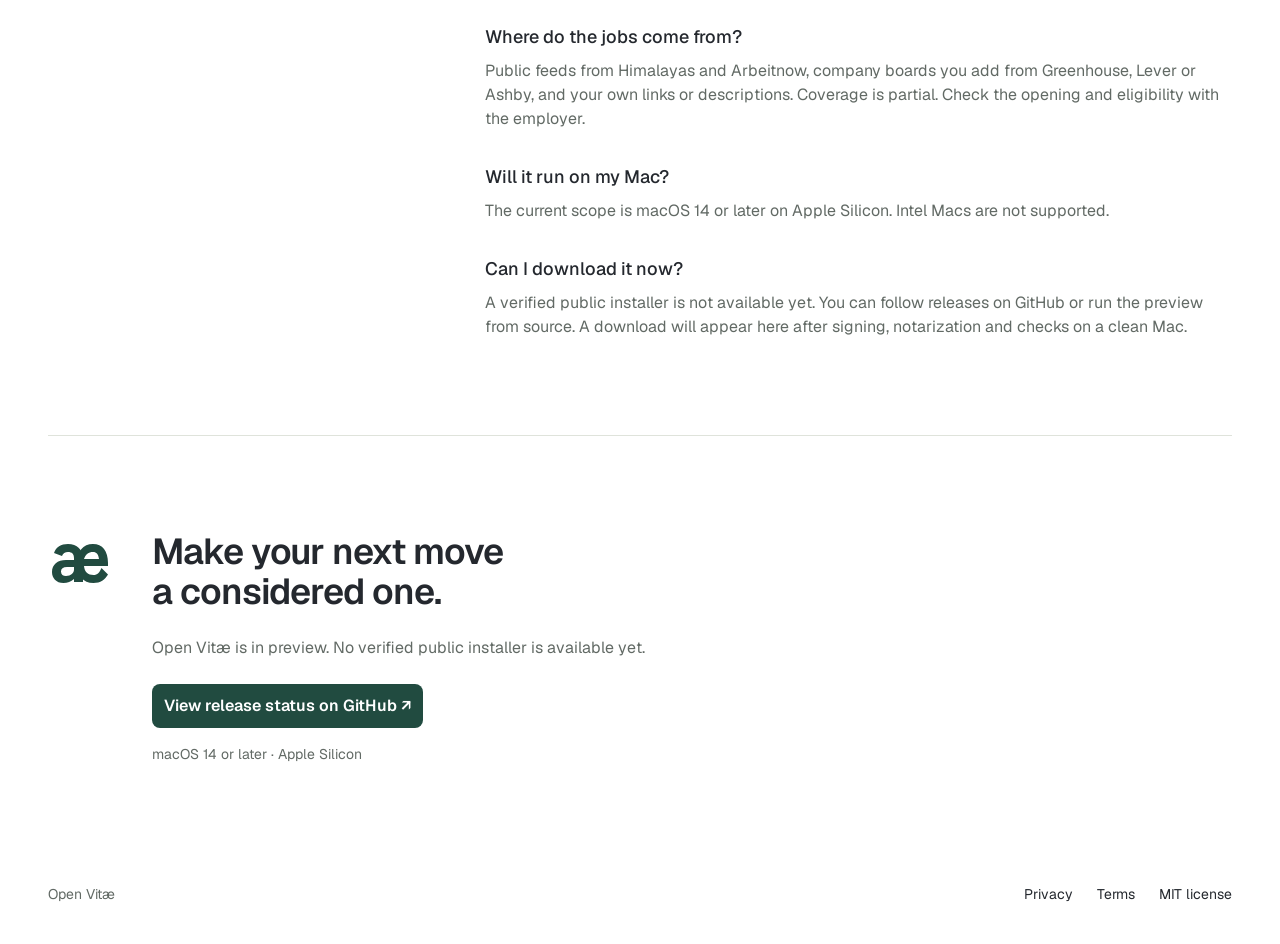
==== commit baf614ef: "Refresh README, brand visuals and social metadata" ====
--- a/site/index.html
+++ b/site/index.html
@@ -7,8 +7,18 @@
   <meta name="theme-color" content="#214B40"><meta name="color-scheme" content="light dark">
   <meta property="og:title" content="Open Vitæ — Find work worth pursuing." data-i18n-content="site.open_vit_find_work_worth_pursuing">
   <meta property="og:description" content="A considered job search. Thoughtful applications. The final move is yours." data-i18n-content="site.a_considered_job_search_thoughtful_applications_the_final_move">
-  <meta property="og:type" content="website"><meta property="og:locale" content="en_US"><meta property="og:image" content="/assets/workspace.png">
+  <meta property="og:type" content="website"><meta property="og:locale" content="en_US">
+  <link rel="canonical" href="https://open-vitae.mathaamore.xyz/">
+  <meta property="og:url" content="https://open-vitae.mathaamore.xyz/">
+  <meta property="og:site_name" content="Open Vitæ">
+  <meta property="og:image" content="https://open-vitae.mathaamore.xyz/assets/open-vitae-cover.png">
+  <meta property="og:image:type" content="image/png"><meta property="og:image:width" content="1200"><meta property="og:image:height" content="630">
+  <meta property="og:image:alt" content="Open Vitæ — Find work worth pursuing. Open source, made for Mac, AI optional. A green folio with ivory paper sheets.">
   <meta name="twitter:card" content="summary_large_image">
+  <meta name="twitter:title" content="Open Vitæ — Find work worth pursuing.">
+  <meta name="twitter:description" content="A considered job search. Thoughtful applications. The final move is yours.">
+  <meta name="twitter:image" content="https://open-vitae.mathaamore.xyz/assets/open-vitae-cover.png">
+  <meta name="twitter:image:alt" content="Open Vitæ — Find work worth pursuing. Open source, made for Mac, AI optional.">
   <link rel="icon" href="assets/favicon.svg" type="image/svg+xml"><link rel="preload" href="assets/geist-variable.ttf" as="font" type="font/ttf" crossorigin>
   <link rel="stylesheet" href="style.css"><script src="copy.en.js" defer></script><script src="i18n.js" defer></script><script src="main.js" defer></script>
 </head>
@@ -17,10 +27,12 @@
   <header class="navigation"><a href="./" aria-label="Open Vitæ home" data-i18n-aria-label="site.open_vit_home"><img class="logo" src="assets/logo-horizontal.svg" alt="Open Vitæ" width="180" height="44" data-i18n-alt="site.open_vit"></a><nav aria-label="Navigation" data-i18n-aria-label="site.navigation"><a href="#parcours"><span data-i18n="site.how_it_works">How it works</span></a><a href="#questions"><span data-i18n="site.questions">Questions</span></a><a href="https://github.com/Mathaamore/open-vitae"><span data-i18n="site.github">GitHub ↗</span></a></nav></header>
   <main id="contenu">
     <section class="hero" aria-labelledby="titre">
+      <div class="hero-content"><div class="hero-copy">
       <h1 id="titre" class="heading-1"><span data-i18n="site.find_work">Find work</span><br><span class="hero-emphasis"><span data-i18n="site.worth_pursuing">worth pursuing.</span></span></h1>
       <p class="body-3 introduction"><span data-i18n="site.discover_jobs_that_fit_what_you_want_next_understand">Discover jobs that fit what you want next. Understand the opportunity, prepare an application that reflects your experience, and decide when to make your move.</span></p>
       <a class="button button-md" href="#telecharger" data-download><span data-i18n="site.check_availability_for_mac">Check availability for Mac</span> <span aria-hidden="true">↗</span></a>
       <p class="caption-2 compatibility"><span data-i18n="site.macos_14_or_later_apple_silicon">macOS 14 or later · Apple Silicon</span><br><span data-i18n="site.a_public_installer_is_not_available_yet">A public installer is not available yet.</span></p>
+      </div><figure class="hero-art" aria-hidden="true"><img src="assets/application-folio.webp" alt="" width="1536" height="1024" fetchpriority="high"></figure></div>
       <figure class="product"><div class="window-bar" aria-hidden="true"><span></span><span></span><span></span><p><span data-i18n="site.open_vit">Open Vitæ</span></p></div><img src="assets/workspace.png" alt="Open Vitæ showing suggested jobs, match explanations and a fictional candidate’s application workspace." width="1440" height="1000" fetchpriority="high" data-i18n-alt="site.open_vit_showing_suggested_jobs_match_explanations_and_a"><figcaption class="caption-2"><span data-i18n="site.the_current_app_with_a_fictional_profile_and_jobs">The current app with a fictional profile and jobs.</span></figcaption></figure>
     </section>
     <section class="journey section" id="parcours" aria-labelledby="parcours-titre">
--- a/site/style.css
+++ b/site/style.css
@@ -7,3 +7,8 @@
 @media(prefers-reduced-motion:reduce){html{scroll-behavior:auto}*,*:before,*:after{animation:none!important;transition:none!important}.tagline span{opacity:1}.button:hover{transform:none}}
 
 .tagline [data-i18n]{opacity:1}
+
+/* The editorial illustration complements the real application shown below. */
+.hero-content{display:grid;grid-template-columns:1.1fr 1fr;align-items:center;gap:24px}.hero-copy{position:relative;z-index:1}.hero-art{min-width:0;display:flex;align-items:center;justify-content:center}.hero-art img{display:block;width:100%;transform:rotate(-6deg)}.hero .introduction{max-width:520px}.product{padding:24px 24px 0;background:var(--surface);border:1px solid var(--line);border-radius:16px}.product figcaption{padding:16px 0}
+@media(max-width:1000px){.hero-content{grid-template-columns:1fr}.hero-art{max-width:560px;justify-self:center}.hero-art img{max-height:320px;object-fit:contain}.hero .introduction{max-width:640px}.product{margin-top:32px}}
+@media(max-width:420px){.hero-art img{max-height:240px}.product{padding:12px 12px 0}.product figcaption{padding:12px 0}}
